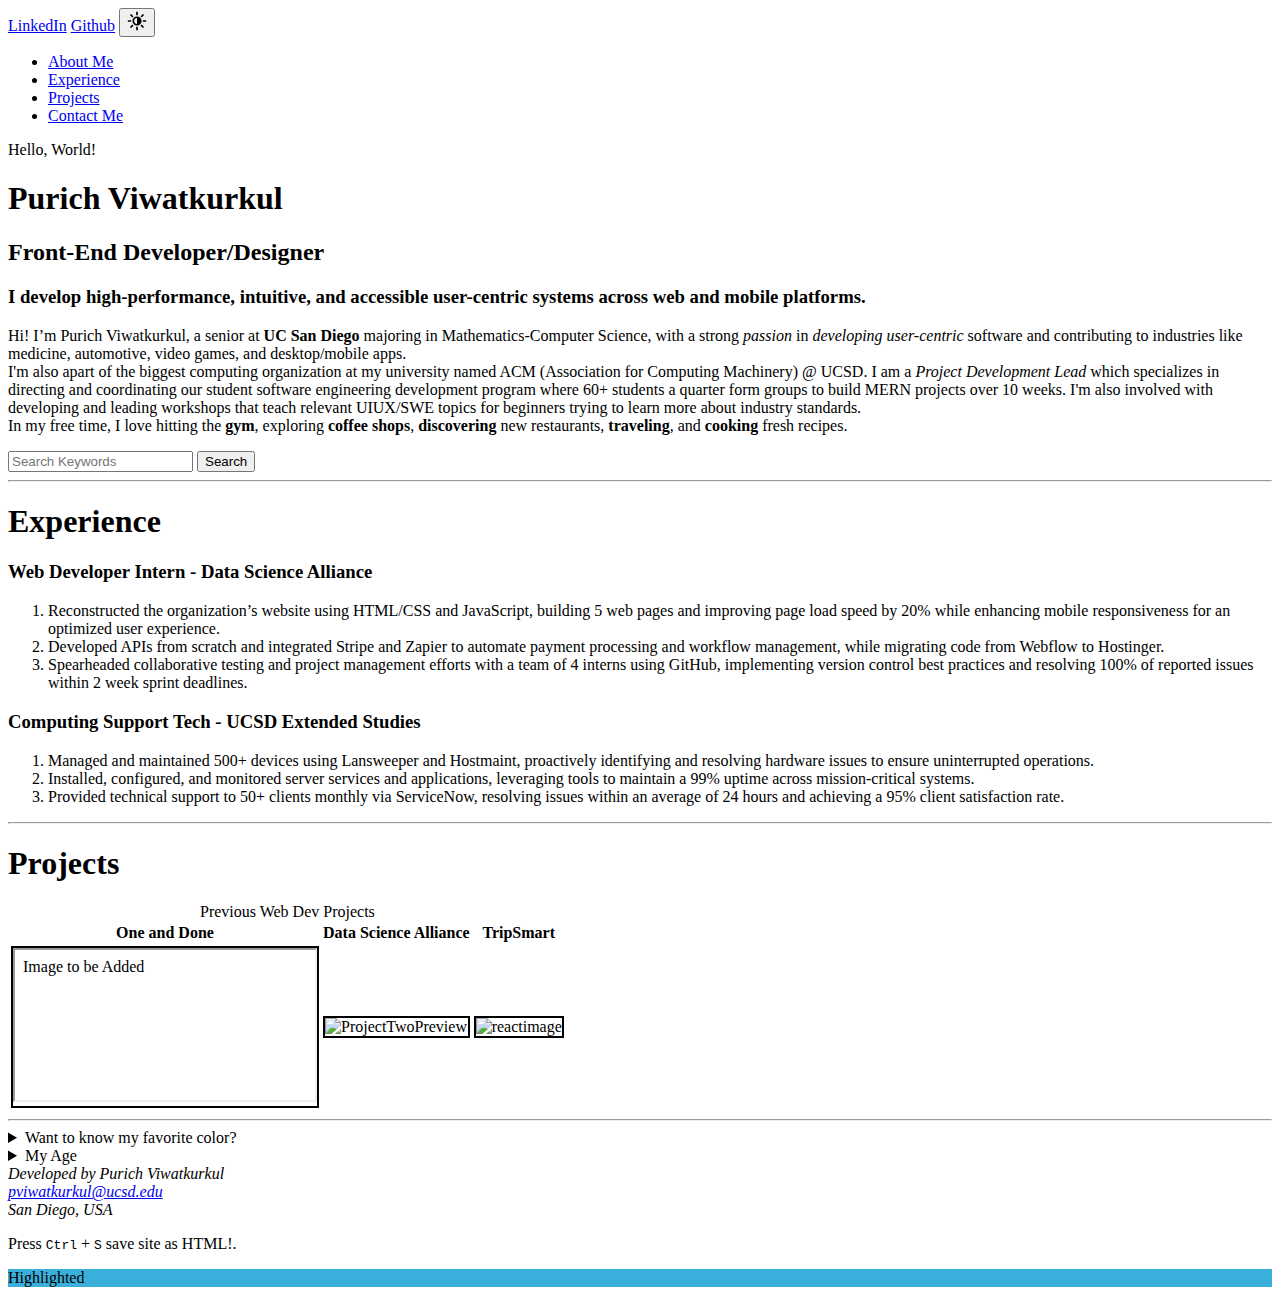
==== index.html @ abc1ef00 "Final Touches" ====
<!DOCTYPE html>
<html lang="en">
<head>
    <meta charset="UTF-8">
    <meta name="viewport" content="width=device-width, initial-scale=1.0">
    <meta name="description" content="Personal Portfolio Website">
    <meta name="keywords" content="Portfolio,HTML,CSS,JavaScript,UI,UX,Developer, Web">
    <title>Purich's Portfolio</title>
    <link rel="preconnect" href="https://fonts.googleapis.com">
    <link rel="preconnect" href="https://fonts.gstatic.com" crossorigin>
    <link href="https://fonts.googleapis.com/css2?family=Space+Grotesk:wght@300..700&display=swap" rel="stylesheet">
    <style>
        #projectOne,#projectTwo,#projectThree{
            border-color:black; 
            border-style:solid; 
            border-width:2px;
        }

        highlighter-text{
            display: block;
            font-size: 1rem;
        }

        highlighter-text[highlighter-color="yellow"]{
            background-color: #FFFF00; 
        }

        highlighter-text[highlighter-color="pink"]{
            background-color: #ff1493; 
        }

        highlighter-text[highlighter-color="blue"]{
            background-color: #3aafdc; 
        }
    </style>

    <script>
    class HelloWorld extends HTMLElement {
        constructor() {
        super();
        this.attachShadow({ mode: "open" }); // Attach shadow DOM
        this.shadowRoot.innerHTML = `<p>Hello, World!</p>`; // Set inner HTML
        }
    }

    customElements.define("hello-world", HelloWorld);
    </script>

</head>
<body>
    <nav>
        <span>
            <a href="https://www.linkedin.com/in/purich-viwatkurkul/">LinkedIn</a>
        </span>
        <span>
            <a href="https://github.com/pviwatkurkul">Github</a>
        </span>
        <span>
            <button>
                <span>
                    <svg xmlns="http://www.w3.org/2000/svg" width="20" height="20" viewBox="0 0 512 512"><path fill="currentColor" fill-rule="evenodd" d="M277.333 405.333v85.333h-42.667v-85.333zm99.346-58.824l60.34 60.34l-30.17 30.17l-60.34-60.34zm-241.359 0l30.17 30.17l-60.34 60.34l-30.17-30.17zM256 139.353c64.422 0 116.647 52.224 116.647 116.647c0 64.422-52.225 116.647-116.647 116.647A116.427 116.427 0 0 1 139.352 256c0-64.423 52.225-116.647 116.648-116.647m0 42.666c-40.859 0-73.981 33.123-73.981 74.062a73.76 73.76 0 0 0 21.603 52.296c13.867 13.867 32.685 21.64 52.378 21.603zm234.666 52.647v42.667h-85.333v-42.667zm-384 0v42.667H21.333v-42.667zM105.15 74.98l60.34 60.34l-30.17 30.17l-60.34-60.34zm301.7 0l30.169 30.17l-60.34 60.34l-30.17-30.17zM277.332 21.333v85.333h-42.667V21.333z"/></svg>
                </span>
            </button>
        </span>
    </nav>
    <aside>
        <ul>
            <li><a href="#about-me">About Me</a></li>
            <li><a href="#experience">Experience</a></li>
            <li><a href="#projects">Projects</a></li>
            <li><a href="contact.html">Contact Me</a></li>

        </ul>
    </aside>
    <header id="about-me">
        <hello-world></hello-world>

        <h1> Purich Viwatkurkul
        </h1>
        <h2>
            Front-End Developer/Designer
        </h2>
        <h3>
            I develop high-performance, intuitive, and accessible user-centric systems across web and mobile platforms.
        </h3>
        <section>
            <p>
                Hi! I’m Purich Viwatkurkul, a senior at <strong>UC San Diego</strong> majoring in Mathematics-Computer Science, with a strong <i>passion</i> in <em>developing user-centric </em>software and contributing to industries like medicine, automotive, video games, and desktop/mobile apps. 
                <br>
                I'm also apart of the biggest computing organization at my university named <abbr>ACM</abbr> (Association for Computing Machinery) @ UCSD. I am a <dfn> Project Development Lead </dfn> which specializes in directing and coordinating our student software engineering development program where 60+ students a quarter form groups to build MERN projects over 10 weeks. I'm also involved with developing and leading workshops that teach relevant UIUX/SWE topics for beginners trying to learn more about industry standards. 
                <br>
                In my free time, I love hitting the <b>gym</b>, exploring <b>coffee shops</b>, <b>discovering</b> new restaurants, <b>traveling</b>, and <b>cooking</b> fresh recipes.
            <p>
        </section>
    
          <search>
            <form>
                <input type="search" id="search" name="search" placeholder="Search Keywords">
                <button type="submit">Search</button>
            </form>
        </search>
    </header>

    <hr>

    <main id="experience">
        <h1>Experience</h1>
        <div id="experience-one">

            <template>
                <h2>Title Placeholder</h2>
                <p>Description</p>
            </template>

            <h3>Web Developer Intern - Data Science Alliance</h3>
            <ol>
                <li>
                    Reconstructed the organization’s website using HTML/CSS and JavaScript, building 5 web pages and improving page load speed by 20% while enhancing mobile responsiveness for an optimized user experience.
                </li>
                <li>
                    Developed APIs from scratch and integrated Stripe and Zapier to automate payment processing and workflow
                    management, while migrating code from Webflow to Hostinger.
                </li>
                <li>
                    Spearheaded collaborative testing and project management efforts with a team of 4 interns using GitHub,
                    implementing version control best practices and resolving 100% of reported issues within 2 week sprint deadlines.
                </li>
            </ol>
        </div>
        <div id="experience-two">
            <h3>Computing Support Tech - UCSD Extended Studies</h3>
            <ol>
                <li>
                    Managed and maintained 500+ devices using Lansweeper and Hostmaint, proactively identifying and resolving hardware issues to ensure uninterrupted operations.
                </li>
                <li>
                    Installed, configured, and monitored server services and applications, leveraging tools to maintain a 99% uptime across mission-critical systems.
                </li>
                <li>
                    Provided technical support to 50+ clients monthly via ServiceNow, resolving issues within an average of 24 hours and achieving a 95% client satisfaction rate.
                </li>
            </ol>
        </div>
    </main>
    <hr>

    <div id="projects">
        <h1>Projects</h1>
        <table>
            <caption>Previous Web Dev Projects</caption>
            <colgroup>
                <col/>
                <col/>
                <col/>
            </colgroup>
            <tr>
                <th scope="col">
                    One and Done
                </th>
                <th  scope="col">
                    Data Science Alliance
                </th >
                <th  scope="col">
                    TripSmart
                </th>
            </tr>
            <tr>
                <td>
                    <div id="projectOne">
                        <iframe srcdoc="Image to be Added" title="projectoneanddone">
                        </iframe>

                    </div>
                </td>
                <td>
                    <div id="projectTwo">
                        <img src="assets/dsa.png" alt="ProjectTwoPreview"/>
                    </div>
                </td>
                <td>
                    <div id="projectThree" >
                        <picture>
                            <source srcset="assets/tripsmart.png" media="(orientation: landscape)" />
                            <img src="assets/tripsmart.png" alt="reactimage" />
                          </picture>        
                    </div>                   
                </td>
            </tr>
        </table>
    </div>

    <hr>

    <footer>
        <details>
            <summary>
                Want to know my favorite color?
            </summary>
            <pre>Red!   Specifically Apple Red</pre>
        </details>

        <details>
            <summary>
                My Age
            </summary>
            <code>x - 5 = 16</code>
        </details>

        <address>
            Developed by Purich Viwatkurkul<br> 
            <a href="mailto:pviwatkurkul@ucsd.edu">pviwatkurkul@ucsd.edu</a> <br>
            San Diego, USA
        </address>

        <p>Press <kbd>Ctrl</kbd> + <kbd>S</kbd> save site as HTML!.</p>
    </footer>
    <highlighter-text highlighter-color="blue">Highlighted</highlighter-text> 
    <noscript>
        Highlighted Text
    </noscript>
</body>
</html>
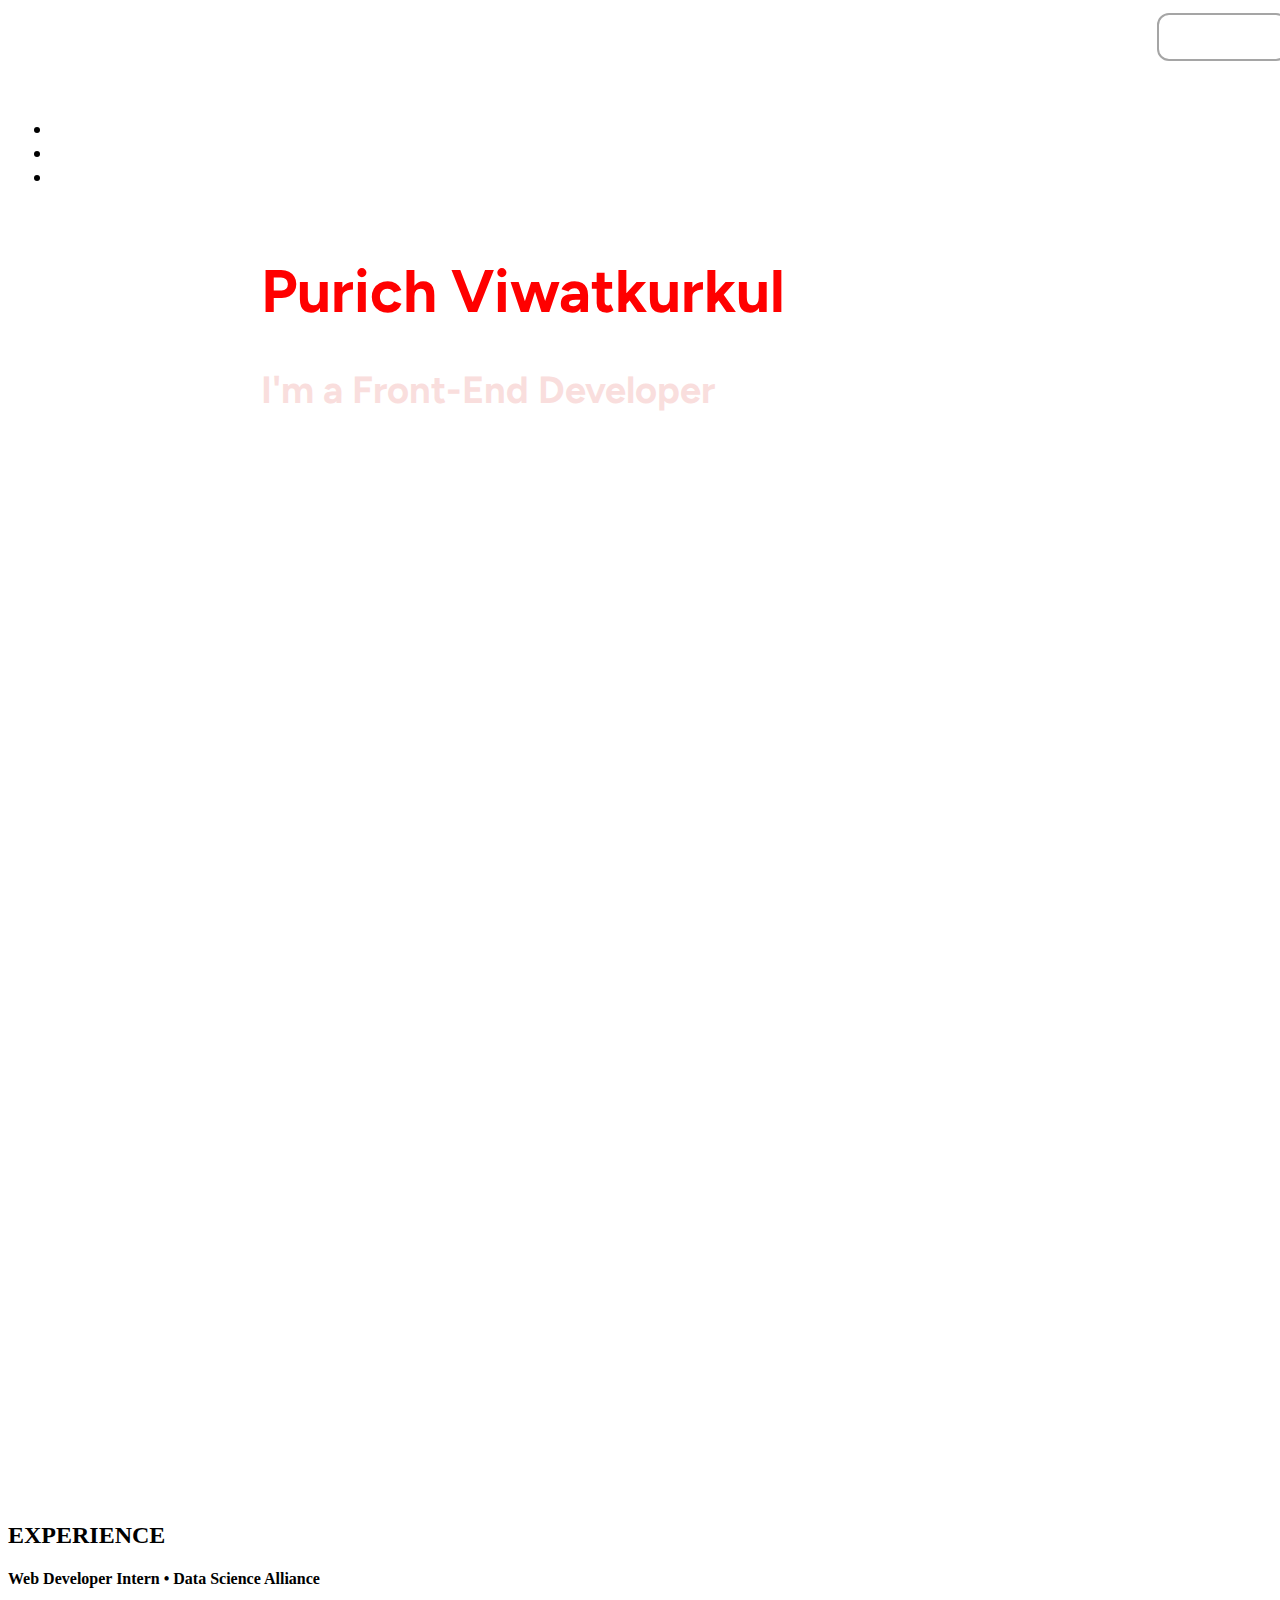
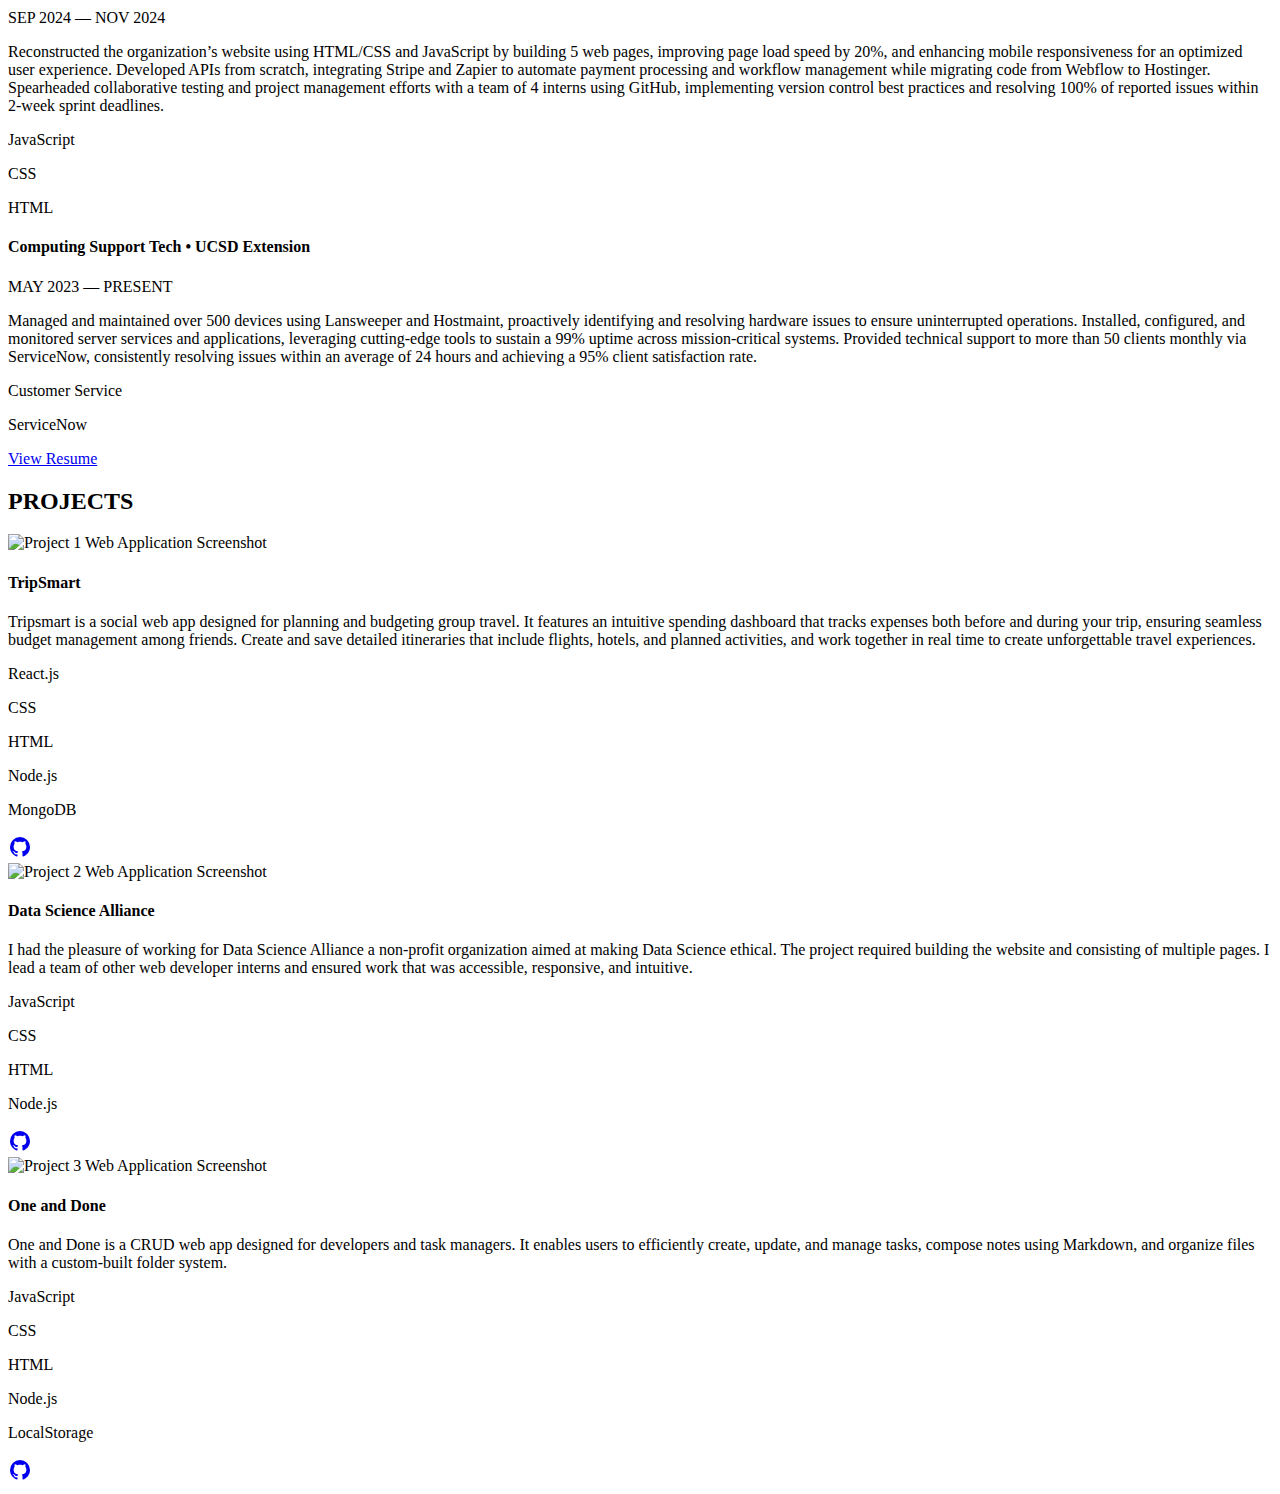
==== commit 0ae952fc: "Contact From Part 1" ====
--- a/index.html
+++ b/index.html
@@ -9,214 +9,225 @@
     <link rel="preconnect" href="https://fonts.googleapis.com">
     <link rel="preconnect" href="https://fonts.gstatic.com" crossorigin>
     <link href="https://fonts.googleapis.com/css2?family=Space+Grotesk:wght@300..700&display=swap" rel="stylesheet">
+    <link href="https://fonts.googleapis.com/css2?family=Figtree:ital,wght@0,300..900;1,300..900&display=swap" rel="stylesheet">
+    <link rel="stylesheet" href="./styles/vars.css">
+    <link rel="stylesheet" href="./styles/index.css">
+    <link rel="stylesheet" href="./styles/about.css">
+    <link rel="stylesheet" href="./styles/projects.css">
+    <link rel="stylesheet" href="./styles/experience.css">
+
+
     <style>
         #projectOne,#projectTwo,#projectThree{
             border-color:black; 
             border-style:solid; 
             border-width:2px;
         }
-
-        highlighter-text{
-            display: block;
-            font-size: 1rem;
-        }
-
-        highlighter-text[highlighter-color="yellow"]{
-            background-color: #FFFF00; 
-        }
-
-        highlighter-text[highlighter-color="pink"]{
-            background-color: #ff1493; 
-        }
-
-        highlighter-text[highlighter-color="blue"]{
-            background-color: #3aafdc; 
-        }
     </style>
-
-    <script>
-    class HelloWorld extends HTMLElement {
-        constructor() {
-        super();
-        this.attachShadow({ mode: "open" }); // Attach shadow DOM
-        this.shadowRoot.innerHTML = `<p>Hello, World!</p>`; // Set inner HTML
-        }
-    }
-
-    customElements.define("hello-world", HelloWorld);
-    </script>
 
 </head>
 <body>
     <nav>
-        <span>
-            <a href="https://www.linkedin.com/in/purich-viwatkurkul/">LinkedIn</a>
-        </span>
-        <span>
-            <a href="https://github.com/pviwatkurkul">Github</a>
-        </span>
-        <span>
-            <button>
-                <span>
-                    <svg xmlns="http://www.w3.org/2000/svg" width="20" height="20" viewBox="0 0 512 512"><path fill="currentColor" fill-rule="evenodd" d="M277.333 405.333v85.333h-42.667v-85.333zm99.346-58.824l60.34 60.34l-30.17 30.17l-60.34-60.34zm-241.359 0l30.17 30.17l-60.34 60.34l-30.17-30.17zM256 139.353c64.422 0 116.647 52.224 116.647 116.647c0 64.422-52.225 116.647-116.647 116.647A116.427 116.427 0 0 1 139.352 256c0-64.423 52.225-116.647 116.648-116.647m0 42.666c-40.859 0-73.981 33.123-73.981 74.062a73.76 73.76 0 0 0 21.603 52.296c13.867 13.867 32.685 21.64 52.378 21.603zm234.666 52.647v42.667h-85.333v-42.667zm-384 0v42.667H21.333v-42.667zM105.15 74.98l60.34 60.34l-30.17 30.17l-60.34-60.34zm301.7 0l30.169 30.17l-60.34 60.34l-30.17-30.17zM277.332 21.333v85.333h-42.667V21.333z"/></svg>
-                </span>
-            </button>
-        </span>
+            <a href="https://www.linkedin.com/in/purich-viwatkurkul/">
+                <svg role="img" id="linkedIn" xmlns="http://www.w3.org/2000/svg" width="24" height="24" viewBox="0 0 24 24">
+                    <title>LinkedIn Logo Hyperlink</title>
+                    <path fill="currentColor" d="M19 3a2 2 0 0 1 2 2v14a2 2 0 0 1-2 2H5a2 2 0 0 1-2-2V5a2 2 0 0 1 2-2zm-.5 15.5v-5.3a3.26 3.26 0 0 0-3.26-3.26c-.85 0-1.84.52-2.32 1.3v-1.11h-2.79v8.37h2.79v-4.93c0-.77.62-1.4 1.39-1.4a1.4 1.4 0 0 1 1.4 1.4v4.93zM6.88 8.56a1.68 1.68 0 0 0 1.68-1.68c0-.93-.75-1.69-1.68-1.69a1.69 1.69 0 0 0-1.69 1.69c0 .93.76 1.68 1.69 1.68m1.39 9.94v-8.37H5.5v8.37z"/>
+                </svg>
+            </a>
+            <a href="https://github.com/pviwatkurkul">
+                <svg role="img" id="github" xmlns="http://www.w3.org/2000/svg" width="24" height="24" viewBox="0 0 24 24">
+                    <title>Github Logo Hyperlink</title>
+                    <path fill="currentColor" d="M12 2A10 10 0 0 0 2 12c0 4.42 2.87 8.17 6.84 9.5c.5.08.66-.23.66-.5v-1.69c-2.77.6-3.36-1.34-3.36-1.34c-.46-1.16-1.11-1.47-1.11-1.47c-.91-.62.07-.6.07-.6c1 .07 1.53 1.03 1.53 1.03c.87 1.52 2.34 1.07 2.91.83c.09-.65.35-1.09.63-1.34c-2.22-.25-4.55-1.11-4.55-4.92c0-1.11.38-2 1.03-2.71c-.1-.25-.45-1.29.1-2.64c0 0 .84-.27 2.75 1.02c.79-.22 1.65-.33 2.5-.33s1.71.11 2.5.33c1.91-1.29 2.75-1.02 2.75-1.02c.55 1.35.2 2.39.1 2.64c.65.71 1.03 1.6 1.03 2.71c0 3.82-2.34 4.66-4.57 4.91c.36.31.69.92.69 1.85V21c0 .27.16.59.67.5C19.14 20.16 22 16.42 22 12A10 10 0 0 0 12 2"/></svg>
+            </a>
+            <a href="./contact.html">
+                <button id="contact-button">Contact Me</button>
+            </a>
     </nav>
-    <aside>
+    <aside class="navigation">
         <ul>
             <li><a href="#about-me">About Me</a></li>
             <li><a href="#experience">Experience</a></li>
             <li><a href="#projects">Projects</a></li>
-            <li><a href="contact.html">Contact Me</a></li>
-
         </ul>
     </aside>
     <header id="about-me">
-        <hello-world></hello-world>
-
-        <h1> Purich Viwatkurkul
+        <p>Hi, I'm &mdash; </p>
+        <h1>Purich Viwatkurkul
         </h1>
-        <h2>
-            Front-End Developer/Designer
-        </h2>
         <h3>
+            I'm a Front-End Developer
+        </h3>
+        <h4>
             I develop high-performance, intuitive, and accessible user-centric systems across web and mobile platforms.
-        </h3>
+        </h4>
+
         <section>
-            <p>
-                Hi! I’m Purich Viwatkurkul, a senior at <strong>UC San Diego</strong> majoring in Mathematics-Computer Science, with a strong <i>passion</i> in <em>developing user-centric </em>software and contributing to industries like medicine, automotive, video games, and desktop/mobile apps. 
-                <br>
-                I'm also apart of the biggest computing organization at my university named <abbr>ACM</abbr> (Association for Computing Machinery) @ UCSD. I am a <dfn> Project Development Lead </dfn> which specializes in directing and coordinating our student software engineering development program where 60+ students a quarter form groups to build MERN projects over 10 weeks. I'm also involved with developing and leading workshops that teach relevant UIUX/SWE topics for beginners trying to learn more about industry standards. 
-                <br>
-                In my free time, I love hitting the <b>gym</b>, exploring <b>coffee shops</b>, <b>discovering</b> new restaurants, <b>traveling</b>, and <b>cooking</b> fresh recipes.
-            <p>
+            <h2>ABOUT ME</h2>
+            <p>
+                Hi! I’m Purich Viwatkurkul, a senior at <strong>UC San Diego</strong> majoring in Mathematics-Computer Science, with a strong passion in developing user-centric software and contributing to industries like medicine, automotive, video games, and desktop/mobile apps. Currently, I'm looking for entry-level and new graduate front-end software development positions.
+            </p>
+            <br>
+            <p>
+                I'm also apart of the biggest computing organization at my university named <abbr>ACM</abbr> (Association for Computing Machinery) @ UCSD. I am a <b>Project Development Lead </b> which specializes in directing and coordinating our student software engineering development program where 60+ students a quarter form groups to build <b>MERN</b> projects over 10 weeks. I'm also involved with developing and leading workshops that teach relevant UI/UX and SWE topics for beginners trying to learn more about industry standards. 
+            </p>
+            <br>
+            <p>
+                In my free time, I love hitting the gym, exploring coffee shops, discovering new foods, traveling, and cooking fresh recipes.
+            </p>
         </section>
     
-          <search>
-            <form>
-                <input type="search" id="search" name="search" placeholder="Search Keywords">
-                <button type="submit">Search</button>
-            </form>
-        </search>
     </header>
 
-    <hr>
-
     <main id="experience">
-        <h1>Experience</h1>
+        <h2>EXPERIENCE</h2>
         <div id="experience-one">
-
-            <template>
-                <h2>Title Placeholder</h2>
-                <p>Description</p>
-            </template>
-
-            <h3>Web Developer Intern - Data Science Alliance</h3>
-            <ol>
-                <li>
-                    Reconstructed the organization’s website using HTML/CSS and JavaScript, building 5 web pages and improving page load speed by 20% while enhancing mobile responsiveness for an optimized user experience.
-                </li>
-                <li>
-                    Developed APIs from scratch and integrated Stripe and Zapier to automate payment processing and workflow
-                    management, while migrating code from Webflow to Hostinger.
-                </li>
-                <li>
-                    Spearheaded collaborative testing and project management efforts with a team of 4 interns using GitHub,
-                    implementing version control best practices and resolving 100% of reported issues within 2 week sprint deadlines.
-                </li>
-            </ol>
+            <div class="jobHeader">
+                <h4>Web Developer Intern &#x2022; Data Science Alliance</h4>
+                <p>SEP 2024 &mdash; NOV 2024</p>
+            </div>
+            <p>
+                Reconstructed the organization’s website using HTML/CSS and JavaScript by building 5 web pages, improving page load speed by 20%, and enhancing mobile responsiveness for an optimized user experience. Developed APIs from scratch, integrating Stripe and Zapier to automate payment processing and workflow management while migrating code from Webflow to Hostinger. Spearheaded collaborative testing and project management efforts with a team of 4 interns using GitHub, implementing version control best practices and resolving 100% of reported issues within 2-week sprint deadlines.
+            </p>
+            <div class="toolTags">
+                <p class="tag" id="tag-one">
+                    JavaScript
+                </p>
+                <p class="tag" id="tag-two">
+                    CSS
+                </p>
+                <p class="tag" id="tag-three">
+                    HTML
+                </p>
+            </div>
         </div>
         <div id="experience-two">
-            <h3>Computing Support Tech - UCSD Extended Studies</h3>
-            <ol>
-                <li>
-                    Managed and maintained 500+ devices using Lansweeper and Hostmaint, proactively identifying and resolving hardware issues to ensure uninterrupted operations.
-                </li>
-                <li>
-                    Installed, configured, and monitored server services and applications, leveraging tools to maintain a 99% uptime across mission-critical systems.
-                </li>
-                <li>
-                    Provided technical support to 50+ clients monthly via ServiceNow, resolving issues within an average of 24 hours and achieving a 95% client satisfaction rate.
-                </li>
-            </ol>
+            <div class="jobHeader">
+                <h4>Computing Support Tech &#x2022; UCSD Extension</h4>
+                <p>MAY 2023 &mdash; PRESENT</p>
+            </div>
+            <p>
+                Managed and maintained over 500 devices using Lansweeper and Hostmaint, proactively identifying and resolving hardware issues to ensure uninterrupted operations. Installed, configured, and monitored server services and applications, leveraging cutting-edge tools to sustain a 99% uptime across mission-critical systems. Provided technical support to more than 50 clients monthly via ServiceNow, consistently resolving issues within an average of 24 hours and achieving a 95% client satisfaction rate.
+            </p>
+            <div class="toolTags">
+                <p class="tag" id="tag-one">
+                    Customer Service
+                </p>
+                <p class="tag" id="tag-two">
+                    ServiceNow
+                </p>
+            </div>
         </div>
+        <a id="resume" href="./assets/Resume.pdf">
+            View Resume
+        </a>
     </main>
-    <hr>
 
     <div id="projects">
-        <h1>Projects</h1>
-        <table>
-            <caption>Previous Web Dev Projects</caption>
-            <colgroup>
-                <col/>
-                <col/>
-                <col/>
-            </colgroup>
-            <tr>
-                <th scope="col">
-                    One and Done
-                </th>
-                <th  scope="col">
-                    Data Science Alliance
-                </th >
-                <th  scope="col">
-                    TripSmart
-                </th>
-            </tr>
-            <tr>
-                <td>
-                    <div id="projectOne">
-                        <iframe srcdoc="Image to be Added" title="projectoneanddone">
-                        </iframe>
-
-                    </div>
-                </td>
-                <td>
-                    <div id="projectTwo">
-                        <img src="assets/dsa.png" alt="ProjectTwoPreview"/>
-                    </div>
-                </td>
-                <td>
-                    <div id="projectThree" >
-                        <picture>
-                            <source srcset="assets/tripsmart.png" media="(orientation: landscape)" />
-                            <img src="assets/tripsmart.png" alt="reactimage" />
-                          </picture>        
-                    </div>                   
-                </td>
-            </tr>
-        </table>
+        <h2>PROJECTS</h2>
+        <div class="projectContainer">
+            <div id="project-one">
+                <picture>
+                    <source srcset="./assets/tripsmart.png"/>
+                    <img src="./assets/tripsmart.png" alt="Project 1 Web Application Screenshot" width="100%" height="200"/>
+                </picture>       
+                <h4>
+                TripSmart
+                </h4>
+                <p>
+                    Tripsmart is a social web app designed for planning and budgeting group travel. It features an intuitive spending dashboard that tracks expenses both before and during your trip, ensuring seamless budget management among friends. Create and save detailed itineraries that include flights, hotels, and planned activities, and work together in real time to create unforgettable travel experiences.
+                </p>
+                <div class="projectTags">
+                    <p class="tag" id="tag-one">
+                        React.js
+                    </p>
+                    <p class="tag" id="tag-two">
+                        CSS
+                    </p>
+                    <p class="tag" id="tag-three">
+                        HTML
+                    </p>
+                    <p class="tag" id="tag-fourth">
+                        Node.js
+                    </p>
+                    <p class="tag" id="tag-fifth">
+                        MongoDB
+                    </p>
+                    <a class="githubProject" href="https://github.com/pviwatkurkul/tripsmart">
+                        <svg class="githubHyperLink" role="img" xmlns="http://www.w3.org/2000/svg" width="24" height="24" viewBox="0 0 24 24">
+                            <title>Github Logo Hyperlink</title>
+                            <path fill="currentColor" d="M12 2A10 10 0 0 0 2 12c0 4.42 2.87 8.17 6.84 9.5c.5.08.66-.23.66-.5v-1.69c-2.77.6-3.36-1.34-3.36-1.34c-.46-1.16-1.11-1.47-1.11-1.47c-.91-.62.07-.6.07-.6c1 .07 1.53 1.03 1.53 1.03c.87 1.52 2.34 1.07 2.91.83c.09-.65.35-1.09.63-1.34c-2.22-.25-4.55-1.11-4.55-4.92c0-1.11.38-2 1.03-2.71c-.1-.25-.45-1.29.1-2.64c0 0 .84-.27 2.75 1.02c.79-.22 1.65-.33 2.5-.33s1.71.11 2.5.33c1.91-1.29 2.75-1.02 2.75-1.02c.55 1.35.2 2.39.1 2.64c.65.71 1.03 1.6 1.03 2.71c0 3.82-2.34 4.66-4.57 4.91c.36.31.69.92.69 1.85V21c0 .27.16.59.67.5C19.14 20.16 22 16.42 22 12A10 10 0 0 0 12 2"/></svg>
+                    </a>
+                </div>
+            </div>
+            <div id="project-two">
+                <picture>
+                    <source srcset="./assets/dsa.png"/>
+                    <img src="./assets/dsa.png" alt="Project 2 Web Application Screenshot" width="100%" height="200"/>
+                </picture>       
+                <h4>
+                Data Science Alliance
+                </h4>
+                <p>
+                    I had the pleasure of working for Data Science Alliance a non-profit organization aimed at making Data Science ethical. The project required building the website and consisting of multiple pages. I lead a team of other web developer interns and ensured work that was accessible, responsive, and intuitive. 
+                </p>
+                <div class="projectTags">
+                    <p class="tag" id="tag-one">
+                        JavaScript
+                    </p>
+                    <p class="tag" id="tag-two">
+                        CSS
+                    </p>
+                    <p class="tag" id="tag-three">
+                        HTML
+                    </p>
+                    <p class="tag" id="tag-fourth">
+                        Node.js
+                    </p>
+                    <a class="githubProject" href="https://github.com/pviwatkurkul/DSA-Alliance-Page-Rebuild">
+                        <svg class="githubHyperLink" role="img" xmlns="http://www.w3.org/2000/svg" width="24" height="24" viewBox="0 0 24 24">
+                            <title>Github Logo Hyperlink</title>
+                            <path fill="currentColor" d="M12 2A10 10 0 0 0 2 12c0 4.42 2.87 8.17 6.84 9.5c.5.08.66-.23.66-.5v-1.69c-2.77.6-3.36-1.34-3.36-1.34c-.46-1.16-1.11-1.47-1.11-1.47c-.91-.62.07-.6.07-.6c1 .07 1.53 1.03 1.53 1.03c.87 1.52 2.34 1.07 2.91.83c.09-.65.35-1.09.63-1.34c-2.22-.25-4.55-1.11-4.55-4.92c0-1.11.38-2 1.03-2.71c-.1-.25-.45-1.29.1-2.64c0 0 .84-.27 2.75 1.02c.79-.22 1.65-.33 2.5-.33s1.71.11 2.5.33c1.91-1.29 2.75-1.02 2.75-1.02c.55 1.35.2 2.39.1 2.64c.65.71 1.03 1.6 1.03 2.71c0 3.82-2.34 4.66-4.57 4.91c.36.31.69.92.69 1.85V21c0 .27.16.59.67.5C19.14 20.16 22 16.42 22 12A10 10 0 0 0 12 2"/></svg>
+                    </a>
+                </div>
+            </div>
+            <div id="project-three">
+                <picture>
+                    <source srcset="./assets/onedone.png"/>
+                    <img src="./assets/onedone.png" alt="Project 3 Web Application Screenshot" width="100%" height="200"/>
+                </picture>       
+                <h4>
+                One and Done
+                </h4>
+                <p>
+                    One and Done is a CRUD web app designed for developers and task managers. It enables users to efficiently create, update, and manage tasks, compose notes using Markdown, and organize files with a custom-built folder system.
+                </p>
+                <div class="projectTags">
+                    <p class="tag" id="tag-one">
+                        JavaScript
+                    </p>
+                    <p class="tag" id="tag-two">
+                        CSS
+                    </p>
+                    <p class="tag" id="tag-three">
+                        HTML
+                    </p>
+                    <p class="tag" id="tag-fourth">
+                        Node.js
+                    </p >
+                    <p class="tag" id="tag-fourth">
+                        LocalStorage
+                    </p >
+                    <a class="githubProject" class="githubProject" href="https://github.com/pviwatkurkul/One-and-Done">
+                        <svg class="githubHyperLink" role="img" xmlns="http://www.w3.org/2000/svg" width="24" height="24" viewBox="0 0 24 24">
+                            <title>Github Logo Hyperlink</title>
+                            <path fill="currentColor" d="M12 2A10 10 0 0 0 2 12c0 4.42 2.87 8.17 6.84 9.5c.5.08.66-.23.66-.5v-1.69c-2.77.6-3.36-1.34-3.36-1.34c-.46-1.16-1.11-1.47-1.11-1.47c-.91-.62.07-.6.07-.6c1 .07 1.53 1.03 1.53 1.03c.87 1.52 2.34 1.07 2.91.83c.09-.65.35-1.09.63-1.34c-2.22-.25-4.55-1.11-4.55-4.92c0-1.11.38-2 1.03-2.71c-.1-.25-.45-1.29.1-2.64c0 0 .84-.27 2.75 1.02c.79-.22 1.65-.33 2.5-.33s1.71.11 2.5.33c1.91-1.29 2.75-1.02 2.75-1.02c.55 1.35.2 2.39.1 2.64c.65.71 1.03 1.6 1.03 2.71c0 3.82-2.34 4.66-4.57 4.91c.36.31.69.92.69 1.85V21c0 .27.16.59.67.5C19.14 20.16 22 16.42 22 12A10 10 0 0 0 12 2"/></svg>
+                    </a>
+                </div>
+            </div>
+
+        </div>
     </div>
 
-    <hr>
-
-    <footer>
-        <details>
-            <summary>
-                Want to know my favorite color?
-            </summary>
-            <pre>Red!   Specifically Apple Red</pre>
-        </details>
-
-        <details>
-            <summary>
-                My Age
-            </summary>
-            <code>x - 5 = 16</code>
-        </details>
-
-        <address>
-            Developed by Purich Viwatkurkul<br> 
-            <a href="mailto:pviwatkurkul@ucsd.edu">pviwatkurkul@ucsd.edu</a> <br>
-            San Diego, USA
-        </address>
-
-        <p>Press <kbd>Ctrl</kbd> + <kbd>S</kbd> save site as HTML!.</p>
-    </footer>
-    <highlighter-text highlighter-color="blue">Highlighted</highlighter-text> 
-    <noscript>
-        Highlighted Text
-    </noscript>
+
 </body>
 </html>--- a/styles/about.css
+++ b/styles/about.css
@@ -0,0 +1,316 @@
+
+@media only screen and (min-width:320px){
+    nav{
+        width:100dvw;
+        display:flex;
+        justify-content: flex-end;
+        gap:12px;
+        align-items:center;
+        margin-top:1%;
+        margin-bottom:20px;
+        padding-right:2%;
+    }
+
+    #linkedIn,#github{
+        color:var(--frostwhite,white);
+        display:block;
+        transition: all .2s ease-in-out; 
+    }
+
+
+    #linkedIn:hover{
+        transform: scale(1.2);
+    }
+
+    #github:hover{
+        transform: scale(1.2);
+    }
+
+    #contact-button{
+        color:var(--frostwhite,white);
+        background:none;
+        font-family:"Figtree", serif;
+        font-size:0.75rem;/*12px*/
+        font-weight:600;
+        border-radius:8px;
+        /*color-mix*/
+        border:1px solid color-mix(in srgb, #9e9e9e, #ababab 50%);
+        padding:4px;
+        cursor:pointer;
+        transition: all .2s ease-in-out; 
+    }
+
+    #contact-button:hover{
+        transform: scale(1.1);
+        border-color:var(--white);
+    }
+    .navigation{
+        display:none;
+    }
+
+    /* Extra Credit */
+    #about-me {
+        font-family:"Figtree", serif;
+        margin:0 10%;
+        margin-bottom:100px;
+        & h1{
+            font-weight:700;
+            font-size:34px;
+            color:var(--redpink,red);
+            animation:500ms slide-in;
+            animation-timing-function: linear;
+            animation-iteration-count: 1;
+        }
+    }
+
+    #about-me p:nth-child(1){
+        font-size:1rem;
+        color:var(--frostwhite,white);
+        line-height:normal;
+        animation:400ms slide-in;
+        animation-timing-function: linear;
+        animation-iteration-count: 1;
+    }
+
+
+    #about-me > h3{
+        font-weight:700;
+        font-size:23px;
+        /*gamut color*/
+        color: color(display-p3 0.949 0.834 0.826 / 0.75);
+        animation:700ms slide-in;
+        animation-timing-function: linear;
+        animation-iteration-count: 1;
+    }
+    #about-me > h4{
+        font-weight:600;
+        font-size:19px;
+        line-height:normal;
+        margin-bottom:50px;
+        color:var(--frostwhite,white);
+        animation:700ms slide-in;
+        animation-timing-function: linear;
+        animation-iteration-count: 1;
+    }
+
+    @keyframes slide-in{
+        from{
+            transform:translateX(-100%);
+            opacity: 0;
+        }
+        
+        to{
+            transform:translateX(0%);
+            opacity: 1;
+
+        }
+    }
+  
+    section{
+        text-wrap:balance;
+    }
+    section > h2{
+        margin-bottom:20px;
+        font-size:1.75rem;
+        font-weight:700;
+        color:var(--frostwhite,white);
+    }
+
+    section p{
+        font-size:1rem;
+        color:var(--frostwhite,white);
+    }
+}
+
+@media only screen and (min-width:992px){
+    nav{
+        margin-top:1%;
+        margin-bottom:20px;
+        padding-right:2%;
+    }
+
+    #linkedIn,#github{
+        color:var(--frostwhite,white);
+        width:36px;
+        height:36px;
+        display:block;
+    }
+
+    #contact-button{
+        color:var(--frostwhite,white);
+        background:none;
+        font-family:"Figtree", serif;
+        font-size:1rem;
+        font-weight:600;
+        border-radius:12px;
+        border:2px solid color-mix(in srgb, #9e9e9e, #ababab 50%);
+        padding:8px;
+    }
+
+  
+    .navigation{
+        position:sticky;
+        left:0.5%;
+        top:15%;
+        display:block;
+        width:fit-content;
+    }
+
+    .navigation ul{
+        list-style:url('../assets/bullet-planet-small.svg');
+        font-size:18px;
+        font-family:"Figtree",serif;
+        font-weight:700;
+    }
+
+    .navigation ul li a{
+        color:var(--frostwhite,white);
+        text-decoration:none;
+    }
+
+    .navigation ul li:hover{
+        transition: all .2s ease-in-out; 
+    }
+
+    .navigation ul li:hover{
+        transform: scale(1.2);
+    }
+
+    #about-me p:nth-child(1){
+        font-size:1.25rem;
+        color:var(--frostwhite,white);
+        line-height:normal;
+    }
+
+    /* Extra Credit */
+    #about-me {
+        font-family:"Figtree", serif;
+        margin:0 15%;
+        margin-bottom:200px;
+        & h1{
+            font-weight:700;
+            font-size:3rem;
+            color:var(--redpink,red);
+        }
+    }
+ 
+    #about-me > h3{
+        font-weight:700;
+        font-size:1.75rem;
+        color: color(display-p3 0.949 0.834 0.826 / 0.75);
+    }
+    #about-me > h4{
+        font-weight:600;
+        font-size:1.5rem;
+        line-height:normal;
+        margin-bottom:100px;
+        color:var(--frostwhite,white);
+    }
+
+    section{
+        text-wrap:balance;
+    }
+    section > h2{
+        margin-bottom:40px;
+        font-size:38px;
+        font-weight:700;
+        color:var(--frostwhite,white);
+    }
+    section p{
+        font-size:18px;
+        color:var(--frostwhite,white);
+    }
+}
+
+@media only screen and (min-width:1200px){
+    nav{
+        margin-top:1%;
+        margin-bottom:20px;
+        padding-right:2%;
+    }
+
+    #linkedIn,#github{
+        color:var(--frostwhite,white);
+        width:48px;
+        height:48px;
+        display:block;
+    }
+
+    #contact-button{
+        color:var(--frostwhite,white);
+        background:none;
+        font-family:"Figtree", serif;
+        font-size:1.25rem;
+        font-weight:600;
+        border-radius:12px;
+        border:2px solid color-mix(in srgb, #9e9e9e, #ababab 50%);
+        padding:10px;
+    }
+
+  
+    .navigation{
+        position:sticky;
+        left:1%;
+        top:13%;
+        display:block;
+        width:fit-content;
+    }
+
+    .navigation ul{
+        list-style:url('../assets/bullet-planet-small.svg');
+        font-size:1.25rem;
+        font-family:"Figtree",serif;
+        font-weight:700;
+    }
+
+    .navigation ul li a{
+        color:var(--frostwhite,white);
+        text-decoration:none;
+    }
+
+    #about-me p:nth-child(1){
+        font-size:1.75rem;
+        color:var(--frostwhite,white);
+        line-height:normal;
+    }
+
+    /* Extra Credit */
+    #about-me {
+        font-family:"Figtree", serif;
+        margin:0 20%;
+        margin-bottom:300px;
+        & h1{
+            font-weight:700;
+            font-size:3.75rem;
+            color:var(--redpink,red);
+        }
+    }
+
+    #about-me > h3{
+        font-weight:700;
+        font-size:38px;
+        color: color(display-p3 0.949 0.834 0.826 / 0.75);
+    }
+    
+    #about-me > h4{
+        font-weight:600;
+        font-size:2rem;
+        line-height:normal;
+        margin-bottom:100px;
+        color:var(--frostwhite,white);
+    }
+
+    section{
+        text-wrap:balance;
+    }
+    section > h2{
+        margin-bottom:40px;
+        font-size:3rem;
+        font-weight:700;
+        color:var(--frostwhite,white);
+    }
+    section p{
+        font-size:1.25rem;
+        color:var(--frostwhite,white);
+    }
+}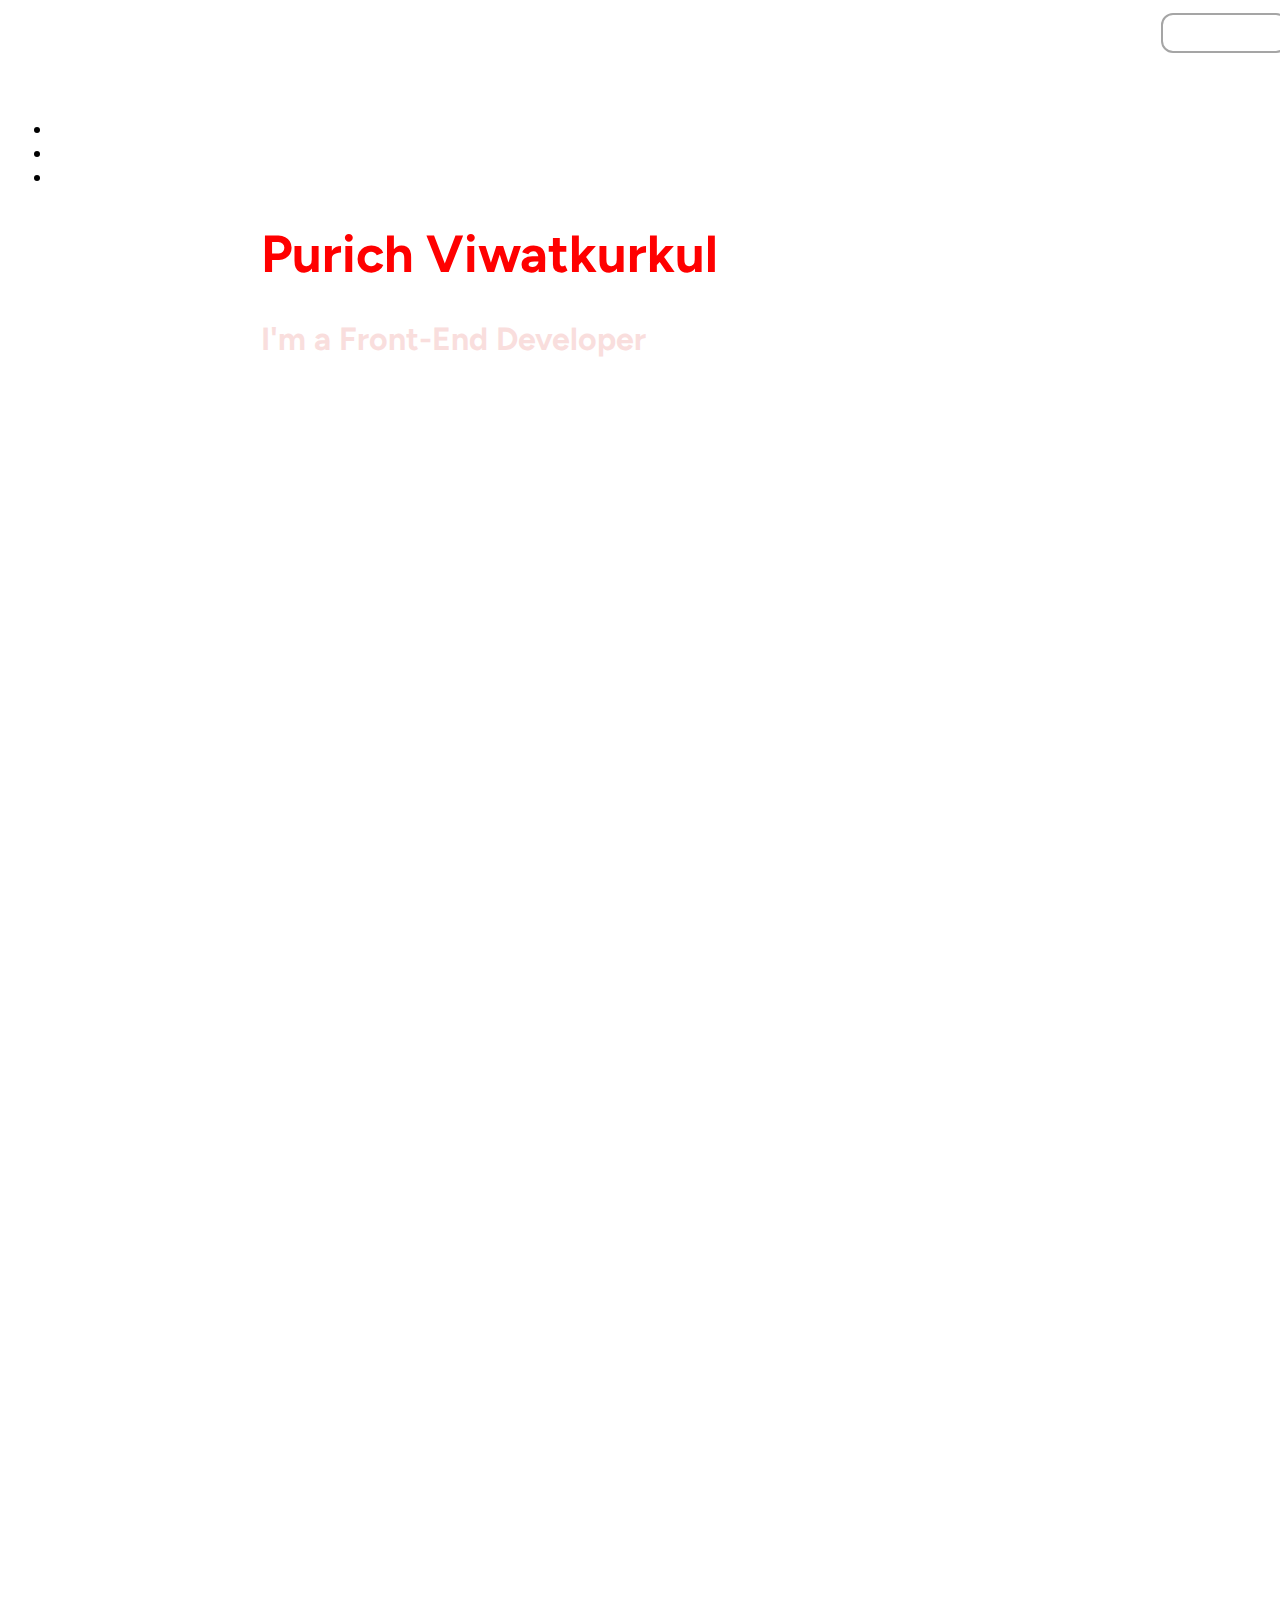
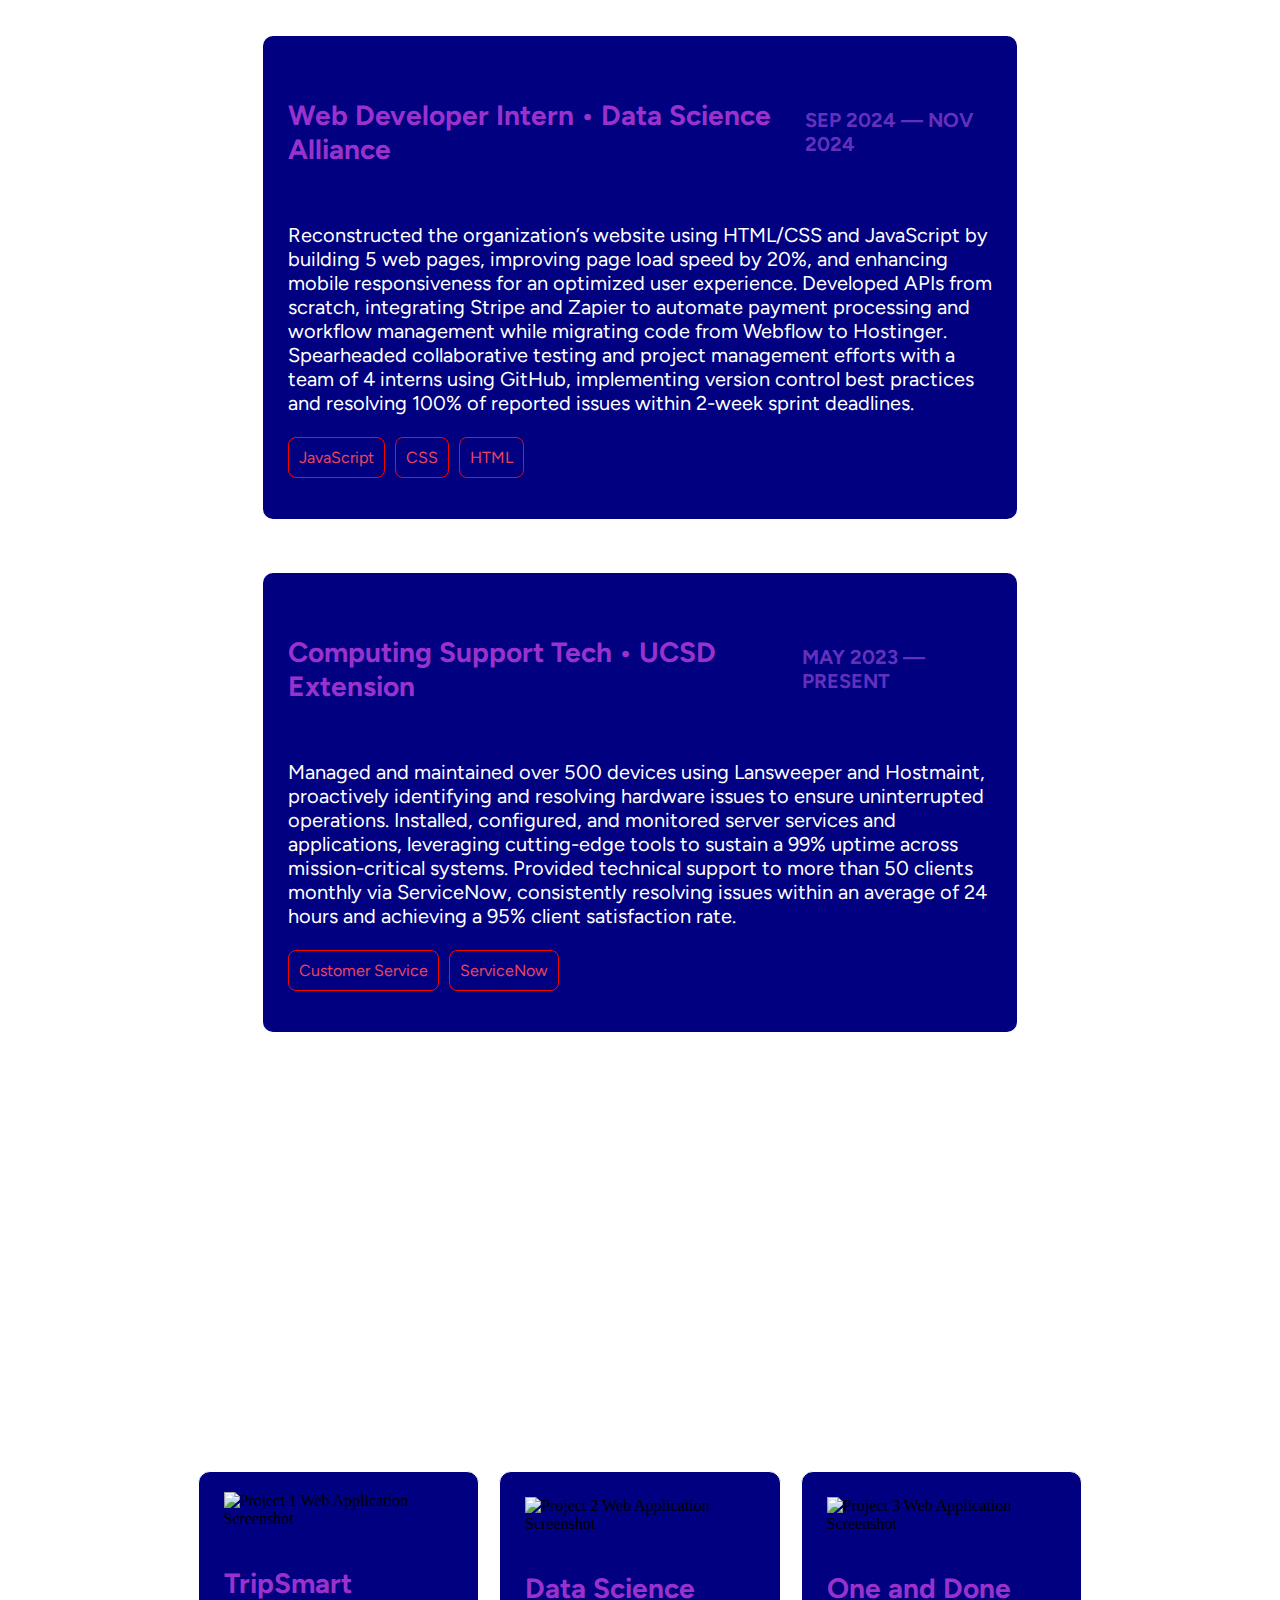
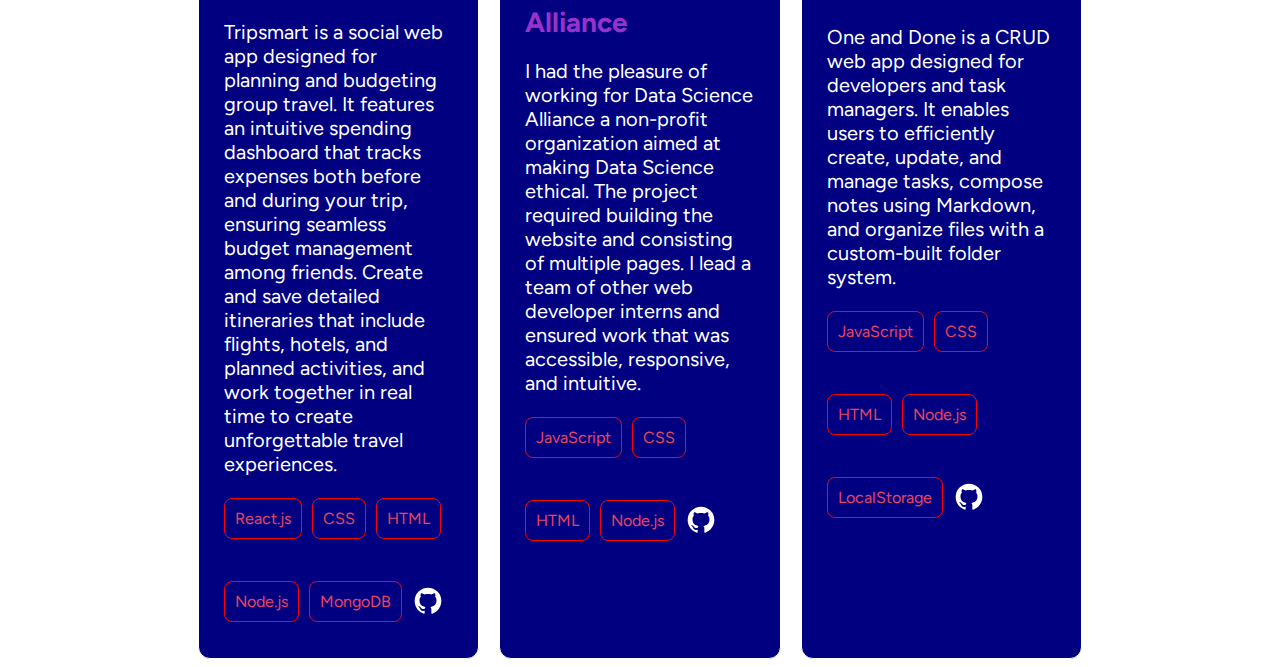
==== commit 561d8b39: "Fixed CSS" ====
--- a/index.html
+++ b/index.html
@@ -15,15 +15,6 @@
     <link rel="stylesheet" href="./styles/about.css">
     <link rel="stylesheet" href="./styles/projects.css">
     <link rel="stylesheet" href="./styles/experience.css">
-
-
-    <style>
-        #projectOne,#projectTwo,#projectThree{
-            border-color:black; 
-            border-style:solid; 
-            border-width:2px;
-        }
-    </style>
 
 </head>
 <body>
@@ -45,7 +36,7 @@
     </nav>
     <aside class="navigation">
         <ul>
-            <li><a href="#about-me">About Me</a></li>
+            <li><a href="#about-body">About Me</a></li>
             <li><a href="#experience">Experience</a></li>
             <li><a href="#projects">Projects</a></li>
         </ul>
@@ -61,8 +52,8 @@
             I develop high-performance, intuitive, and accessible user-centric systems across web and mobile platforms.
         </h4>
 
-        <section>
-            <h2>ABOUT ME</h2>
+        <section id="about-body">
+            <h2>About Me</h2>
             <p>
                 Hi! I’m Purich Viwatkurkul, a senior at <strong>UC San Diego</strong> majoring in Mathematics-Computer Science, with a strong passion in developing user-centric software and contributing to industries like medicine, automotive, video games, and desktop/mobile apps. Currently, I'm looking for entry-level and new graduate front-end software development positions.
             </p>
@@ -79,7 +70,7 @@
     </header>
 
     <main id="experience">
-        <h2>EXPERIENCE</h2>
+        <h2>Experience</h2>
         <div id="experience-one">
             <div class="jobHeader">
                 <h4>Web Developer Intern &#x2022; Data Science Alliance</h4>
@@ -117,13 +108,15 @@
                 </p>
             </div>
         </div>
-        <a id="resume" href="./assets/Resume.pdf">
-            View Resume
+        <a id="resume" href="https://drive.google.com/file/d/1QXQSsbwClw6uoYWAVfK2a7yZiWY4rLha/view?usp=drive_link">
+            <p>            View Resume
+            </p>
+            <svg xmlns="http://www.w3.org/2000/svg" width="24" height="24" viewBox="0 0 24 24"><path fill="currentColor" d="M14 3v2h3.59l-9.83 9.83l1.41 1.41L19 6.41V10h2V3m-2 16H5V5h7V3H5a2 2 0 0 0-2 2v14a2 2 0 0 0 2 2h14a2 2 0 0 0 2-2v-7h-2z"/></svg>
         </a>
     </main>
 
     <div id="projects">
-        <h2>PROJECTS</h2>
+        <h2>Projects</h2>
         <div class="projectContainer">
             <div id="project-one">
                 <picture>
--- a/styles/about.css
+++ b/styles/about.css
@@ -231,8 +231,8 @@
 
     #linkedIn,#github{
         color:var(--frostwhite,white);
-        width:48px;
-        height:48px;
+        width:36px;
+        height:36px;
         display:block;
     }
 
@@ -244,7 +244,7 @@
         font-weight:600;
         border-radius:12px;
         border:2px solid color-mix(in srgb, #9e9e9e, #ababab 50%);
-        padding:10px;
+        padding:6px 8px;
     }
 
   
@@ -269,7 +269,7 @@
     }
 
     #about-me p:nth-child(1){
-        font-size:1.75rem;
+        font-size:1.25rem;
         color:var(--frostwhite,white);
         line-height:normal;
     }
@@ -281,22 +281,22 @@
         margin-bottom:300px;
         & h1{
             font-weight:700;
-            font-size:3.75rem;
+            font-size:3.25rem;
             color:var(--redpink,red);
         }
     }
 
     #about-me > h3{
         font-weight:700;
-        font-size:38px;
+        font-size:2rem;
         color: color(display-p3 0.949 0.834 0.826 / 0.75);
     }
     
     #about-me > h4{
         font-weight:600;
-        font-size:2rem;
-        line-height:normal;
-        margin-bottom:100px;
+        font-size:1.75rem;
+        line-height:normal;
+        margin-bottom:250px;
         color:var(--frostwhite,white);
     }
 
@@ -304,8 +304,8 @@
         text-wrap:balance;
     }
     section > h2{
-        margin-bottom:40px;
-        font-size:3rem;
+        margin-bottom:30px;
+        font-size:2.75rem;
         font-weight:700;
         color:var(--frostwhite,white);
     }
--- a/styles/projects.css
+++ b/styles/projects.css
@@ -0,0 +1,324 @@
+
+@media only screen and (min-width:320px){
+    #projects{
+        margin:0 10%;
+    }
+
+    .projectContainer{
+        display:flex;
+        flex-wrap:wrap;
+        gap:20px;
+        justify-content:center;
+    }
+    #projects > h2{
+        margin-bottom:20px;
+        font-size:28px;
+        font-weight:700;
+        color:var(--frostwhite,white);
+        font-family:"Figtree", serif;
+    }
+
+    #project-one{
+        padding:25px;
+        border:1px solid var(--frostwhite,white);
+        border-radius:12px;
+        max-width:320px;
+        background-color: var(--dark-blue,navy);  
+    }
+    
+    #project-one > picture{
+        margin-bottom:6px;
+    }
+    #project-one > h4{
+        color:var(--purple,DarkOrchid);
+        font-size:19px;
+        font-family:"Figtree", serif;
+        margin-bottom:6px;
+        font-weight:700;
+    }
+    #project-one > p{
+        color:var(--frostwhite,white);
+        font-size:16px;
+        font-family:"Figtree", serif;
+        margin-bottom:6px;
+    }
+
+    #project-two{
+        padding:25px;
+        border:1px solid var(--frostwhite,white);
+        border-radius:12px;
+        max-width:320px;
+        background-color: var(--dark-blue,navy);  
+    }
+    
+    #project-two > picture{
+        margin-bottom:6px;
+    }
+    #project-two > h4{
+        color:var(--purple,DarkOrchid);
+        font-size:19px;
+        font-family:"Figtree", serif;
+        margin-bottom:6px;
+        font-weight:700;
+    }
+    #project-two > p{
+        color:var(--frostwhite,white);
+        font-size:16px;
+        font-family:"Figtree", serif;
+        margin-bottom:6px;
+    }
+
+    #project-three{
+        padding:25px;
+        border:1px solid var(--frostwhite,white);
+        border-radius:12px;
+        max-width:320px;
+        background-color: var(--dark-blue,navy);  
+
+    }
+    
+    #project-three > picture{
+        margin-bottom:6px;
+    }
+    #project-three> h4{
+        color:var(--purple,DarkOrchid);
+        font-size:19px;
+        font-family:"Figtree", serif;
+        margin-bottom:6px;
+        font-weight:700;
+    }
+    #project-three > p{
+        color:var(--frostwhite,white);
+        font-size:16px;
+        font-family:"Figtree", serif;
+        margin-bottom:6px;
+    }
+    
+    .githubProject{
+        display:flex;
+        align-items:center;
+        color:var(--frostwhite,white);
+        transition: all .2s ease-in-out; 
+    }
+
+    .githubProject:hover{
+        transform: scale(1.2);
+    }
+    .projectTags{
+        display:flex;
+        flex-wrap:wrap;
+        gap:10px;
+    }
+
+}
+
+@media only screen and (min-width:992px){
+    #projects{
+        margin:0 15%;
+    }
+
+    .projectContainer{
+        display:flex;
+        flex-wrap:wrap;
+        gap:20px;
+        justify-content:space-between;
+    }
+    #projects > h2{
+        margin-bottom:20px;
+        font-size:38px;
+        font-weight:700;
+        color:var(--frostwhite,white);
+        font-family:"Figtree", serif;
+    }
+
+    #project-one{
+        padding:25px;
+        border:1px solid var(--frostwhite,white);
+        border-radius:12px;
+        max-width:320px;
+        background-color: var(--dark-blue,navy);  
+        flex: 1 1 320px;
+    }
+    
+    #project-one > picture{
+        margin-bottom:6px;
+    }
+    #project-one > h4{
+        color:var(--purple,DarkOrchid);
+        font-size:24px;
+        font-family:"Figtree", serif;
+        margin-bottom:6px;
+        font-weight:700;
+    }
+    #project-one > p{
+        color:var(--frostwhite,white);
+        font-size:18px;
+        font-family:"Figtree", serif;
+        margin-bottom:6px;
+    }
+
+    #project-two{
+        padding:25px;
+        border:1px solid var(--frostwhite,white);
+        border-radius:12px;
+        max-width:320px;
+        background-color: var(--dark-blue,navy);  
+        flex: 1 1 320px; 
+    }
+    
+    #project-two > picture{
+        margin-bottom:6px;
+    }
+    #project-two > h4{
+        color:var(--purple,DarkOrchid);
+        font-size:24px;
+        font-family:"Figtree", serif;
+        margin-bottom:6px;
+        font-weight:700;
+    }
+    #project-two > p{
+        color:var(--frostwhite,white);
+        font-size:18px;
+        font-family:"Figtree", serif;
+        margin-bottom:6px;
+    }
+
+    #project-three{
+        padding:25px;
+        border:1px solid var(--frostwhite,white);
+        border-radius:12px;
+        max-width:320px; 
+        background-color: var(--dark-blue,navy);  
+        flex: 1 1 320px;
+    }
+    
+    #project-three > picture{
+        margin-bottom:6px;
+    }
+    #project-three> h4{
+        color:var(--purple,DarkOrchid);
+        font-size:24px;
+        font-family:"Figtree", serif;
+        margin-bottom:6px;
+        font-weight:700;
+    }
+    #project-three > p{
+        color:var(--frostwhite,white);
+        font-size:18px;
+        font-family:"Figtree", serif;
+        margin-bottom:6px;
+    }
+
+    .githubHyperLink{
+        display:block;
+        width:32px;
+        height:32px;
+    }
+
+}
+
+@media only screen and (min-width:1200px){
+    #projects{
+        margin:0;
+    }
+
+    .projectContainer{
+        display:flex;
+        flex-wrap:nowrap;
+        justify-content:space-between;
+        margin:0 15%;
+        
+    }
+    #projects > h2{
+        margin-bottom:20px;
+        font-size:2.75rem;
+        font-weight:700;
+        color:var(--frostwhite,white);
+        font-family:"Figtree", serif;
+        margin-left:20%;
+    }
+
+    #project-one{
+        padding:20px 25px;
+        border:1px solid var(--frostwhite,white);
+        border-radius:12px;
+        max-width:340px;
+        background-color: var(--dark-blue,navy);  
+        flex: 1 1 340px;
+    }
+    
+    #project-one > picture{
+        margin-bottom:6px;
+    }
+    #project-one > h4{
+        color:var(--purple,DarkOrchid);
+        font-size:1.75rem;
+        font-family:"Figtree", serif;
+        margin-bottom:6px;
+        font-weight:700;
+    }
+    #project-one > p{
+        color:var(--frostwhite,white);
+        font-size:1.25rem;
+        font-family:"Figtree", serif;
+        margin-bottom:6px;
+    }
+
+    #project-two{
+        padding:25px;
+        border:1px solid var(--frostwhite,white);
+        border-radius:12px;
+        max-width:340px;
+        background-color: var(--dark-blue,navy);  
+        flex: 1 1 340px; 
+    }
+    
+    #project-two > picture{
+        margin-bottom:6px;
+    }
+    #project-two > h4{
+        color:var(--purple,DarkOrchid);
+        font-size:1.75rem;
+        font-family:"Figtree", serif;
+        margin-bottom:6px;
+        font-weight:700;
+    }
+    #project-two > p{
+        color:var(--frostwhite,white);
+        font-size:1.25rem;
+        font-family:"Figtree", serif;
+        margin-bottom:6px;
+    }
+
+    #project-three{
+        padding:25px;
+        border:1px solid var(--frostwhite,white);
+        border-radius:12px;
+        max-width:340px; 
+        background-color: var(--dark-blue,navy);  
+        flex: 1 1 340px;
+    }
+    
+    #project-three > picture{
+        margin-bottom:6px;
+    }
+    #project-three> h4{
+        color:var(--purple,DarkOrchid);
+        font-size:1.75rem;
+        font-family:"Figtree", serif;
+        margin-bottom:6px;
+        font-weight:700;
+    }
+    #project-three > p{
+        color:var(--frostwhite,white);
+        font-size:1.25rem;
+        font-family:"Figtree", serif;
+        margin-bottom:6px;
+    }
+
+    .githubHyperLink{
+        display:block;
+        width:32px;
+        height:32px;
+    }
+}--- a/styles/experience.css
+++ b/styles/experience.css
@@ -0,0 +1,254 @@
+
+@media only screen and (min-width:320px){
+    main{
+        margin:0 10%;
+        margin-bottom:100px;
+    }
+    main > h2{
+        margin-bottom:20px;
+        font-size:1.75rem;
+        font-weight:700;
+        color:var(--frostwhite,white);
+        font-family:"Figtree", serif;
+    }
+
+    #experience-one{
+        border:1px solid var(--frostwhite,white);
+        border-radius:12px;
+        padding:25px;
+        background-color: var(--dark-blue,navy);  
+        margin-bottom:40px;
+    }
+
+    #experience-one > p{
+        color:var(--frostwhite,white);
+        font-family:"Figtree", serif;
+        margin-bottom:6px;
+        font-size:1rem;
+    }
+
+    .jobHeader{
+        display:flex;
+        gap:20px;
+        font-family:"Figtree", serif;
+        font-weight:700;
+        align-items:center;
+        margin-bottom:2px;
+    }
+
+    .jobHeader > h4{
+        color:var(--purple,DarkOrchid);
+        font-size:19px;
+    }
+    
+    .jobHeader > p{
+        color:rgba(157, 78, 221, 0.65);
+        font-size:1rem;
+    }
+
+    #experience-two{
+        border:1px solid var(--frostwhite,white);
+        border-radius:12px;
+        padding:25px;
+        background-color: var(--dark-blue,navy);  
+        margin-bottom:40px;
+    }
+
+    #experience-two > p{
+        color:var(--frostwhite,white);
+        font-family:"Figtree", serif;
+        margin-bottom:6px;
+        font-size:1rem;
+    }
+
+    #resume{
+        color:var(--frostwhite,white);
+        font-family:"Figtree", serif;
+        font-size:1.75rem;
+        text-decoration:underline;
+        display:flex;
+        align-items:flex-end;
+    }
+    .toolTags{
+        display:flex;
+        gap:10px;
+    }
+    .tag{
+        display:block;
+        box-sizing:content-box;
+        padding:8px;
+        color:#e94560;
+        font-family:"Figtree", serif;
+        font-size:0.75rem;
+        border:1px solid var(--redpink,red);
+        border-radius:8px;
+    }
+}
+
+@media only screen and (min-width:992px){
+    main{
+        margin:0 15%;
+        margin-bottom:200px;
+    }
+    main > h2{
+        margin-bottom:40px;
+        font-size:38px;
+        font-weight:700;
+        color:var(--frostwhite,white);
+        font-family:"Figtree", serif;
+    }
+
+    #experience-one{
+        border:1px solid var(--frostwhite,white);
+        border-radius:12px;
+        padding:25px;
+        background-color: var(--dark-blue,navy);  
+        margin-bottom:40px;
+    }
+
+    #experience-one > p{
+        color:var(--frostwhite,white);
+        font-family:"Figtree", serif;
+        margin-bottom:6px;
+        font-size:18px;
+    }
+
+    .jobHeader{
+        display:flex;
+        gap:20px;
+        font-family:"Figtree", serif;
+        font-weight:700;
+        align-items:center;
+        margin-bottom:2px;
+    }
+
+    .jobHeader > h4{
+        color:var(--purple,DarkOrchid);
+        font-size:1.5rem;
+    }
+    
+    .jobHeader > p{
+        color:rgba(157, 78, 221, 0.65);
+        font-size:18px;
+    }
+
+    #experience-two{
+        border:1px solid var(--frostwhite,white);
+        border-radius:12px;
+        padding:25px;
+        background-color: var(--dark-blue,navy);  
+        margin-bottom:40px;
+    }
+
+    #experience-two > p{
+        color:var(--frostwhite,white);
+        font-family:"Figtree", serif;
+        margin-bottom:6px;
+        font-size:18px;
+    }
+
+    #resume{
+        color:var(--frostwhite,white);
+        font-family:"Figtree", serif;
+        font-size:31px;
+        text-decoration:underline;
+    }
+    .toolTags{
+        display:flex;
+        gap:10px;
+    }
+    .tag{
+        display:block;
+        box-sizing:content-box;
+        padding:8px;
+        color:#e94560;
+        font-family:"Figtree", serif;
+        font-size:14px;
+        border:1px solid var(--redpink,red);
+        border-radius:8px;
+    }
+}
+
+@media only screen and (min-width:1200px){
+    main{
+        margin:0 20%;
+        margin-bottom:250px;
+    }
+    main > h2{
+        margin-bottom:30px;
+        font-size:2.75rem;
+        font-weight:700;
+        color:var(--frostwhite,white);
+        font-family:"Figtree", serif;
+    }
+
+    #experience-one{
+        border:2px solid var(--frostwhite,white);
+        border-radius:12px;
+        padding:25px;
+        background-color: var(--dark-blue,navy);  
+        margin-bottom:50px;
+    }
+
+    #experience-one > p{
+        color:var(--frostwhite,white);
+        font-family:"Figtree", serif;
+        margin-bottom:6px;
+        font-size:1.25rem;
+    }
+
+    .jobHeader{
+        display:flex;
+        gap:20px;
+        font-family:"Figtree", serif;
+        font-weight:700;
+        align-items:center;
+        margin-bottom:2px;
+    }
+
+    .jobHeader > h4{
+        color:var(--purple,DarkOrchid);
+        font-size:1.75rem;
+    }
+    
+    .jobHeader > p{
+        color:rgba(157, 78, 221, 0.65);
+        font-size:1.25rem;
+    }
+
+    #experience-two{
+        border:2px solid var(--frostwhite,white);
+        border-radius:12px;
+        padding:25px;
+        background-color: var(--dark-blue,navy);  
+        margin-bottom:50px;
+    }
+
+    #experience-two > p{
+        color:var(--frostwhite,white);
+        font-family:"Figtree", serif;
+        margin-bottom:6px;
+        font-size:1.25rem;
+    }
+
+    #resume{
+        color:var(--frostwhite,white);
+        font-family:"Figtree", serif;
+        font-size:1.25rem;
+        text-decoration:underline;
+    }
+    .toolTags{
+        display:flex;
+        gap:10px;
+    }
+    .tag{
+        display:block;
+        box-sizing:content-box;
+        padding:10px;
+        color:#e94560;
+        font-family:"Figtree", serif;
+        font-size:1rem;
+        border:1px solid var(--redpink,red);
+        border-radius:8px;
+    }
+}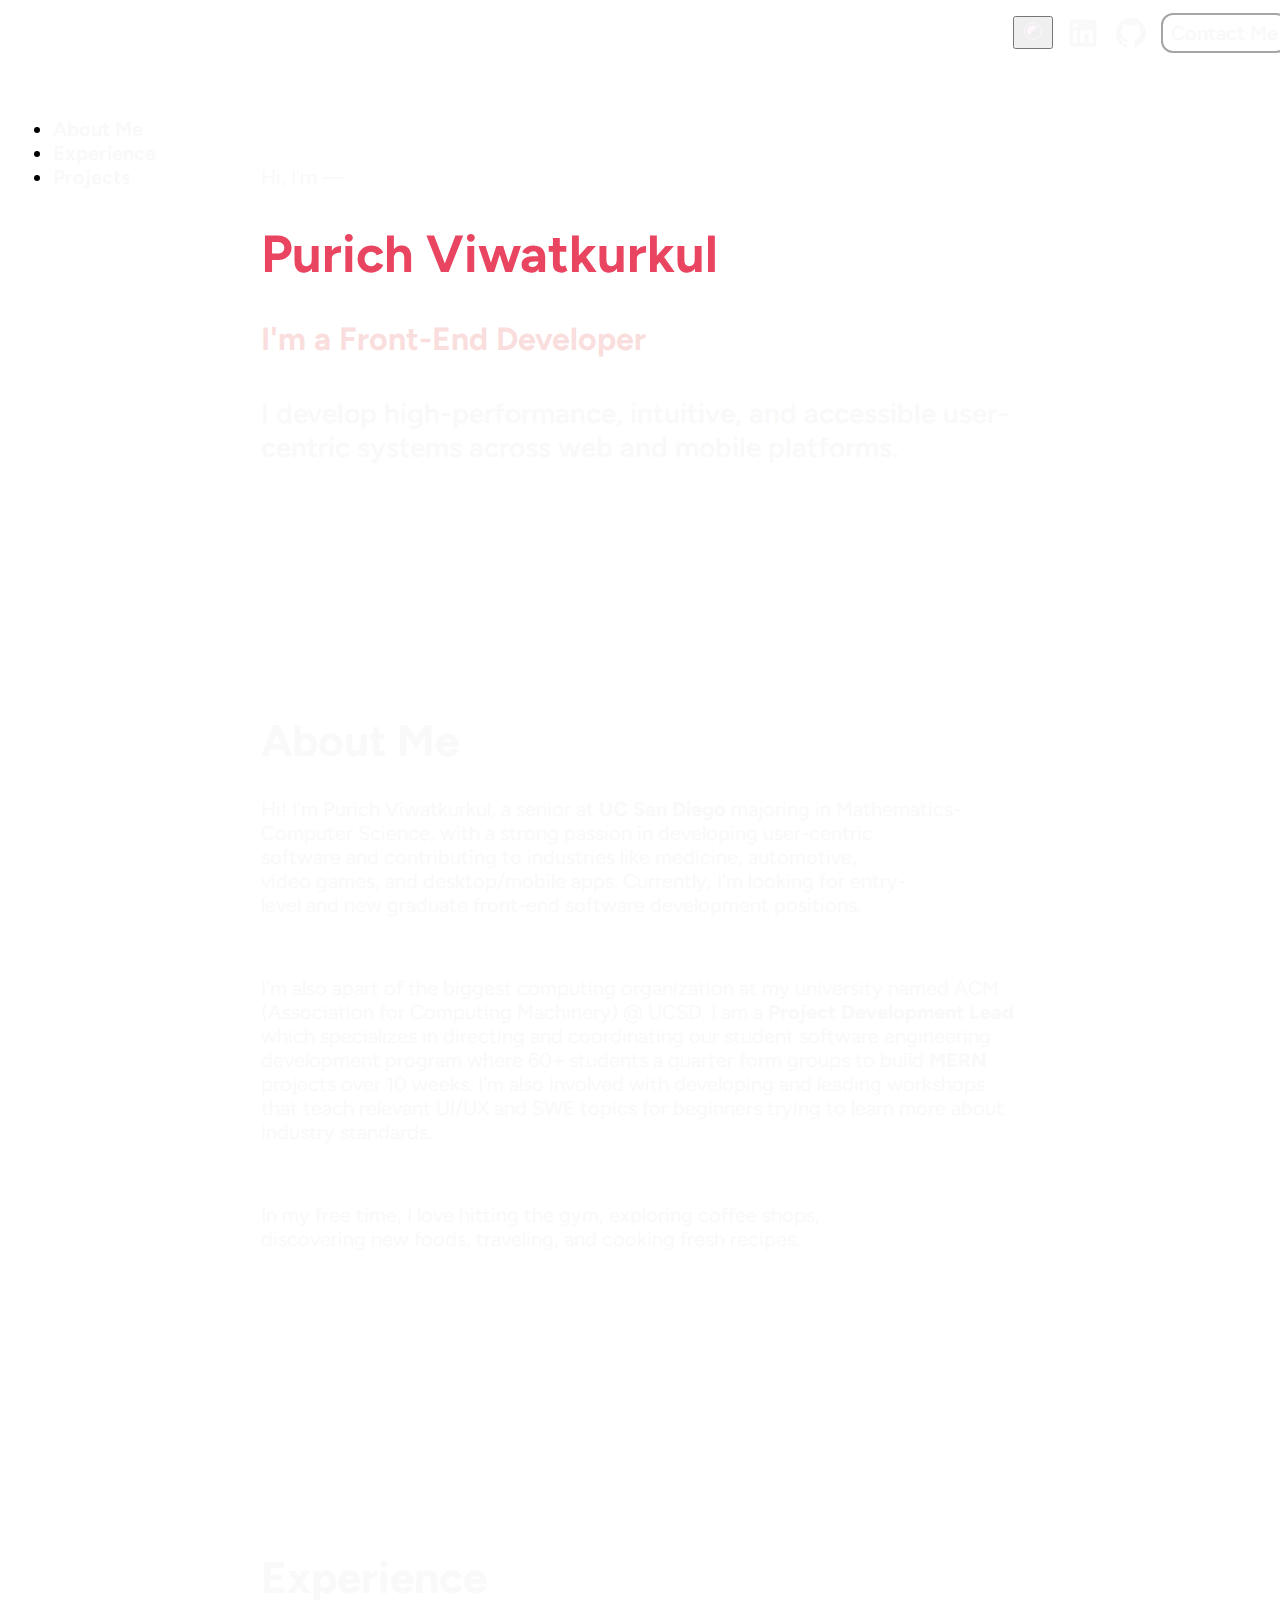
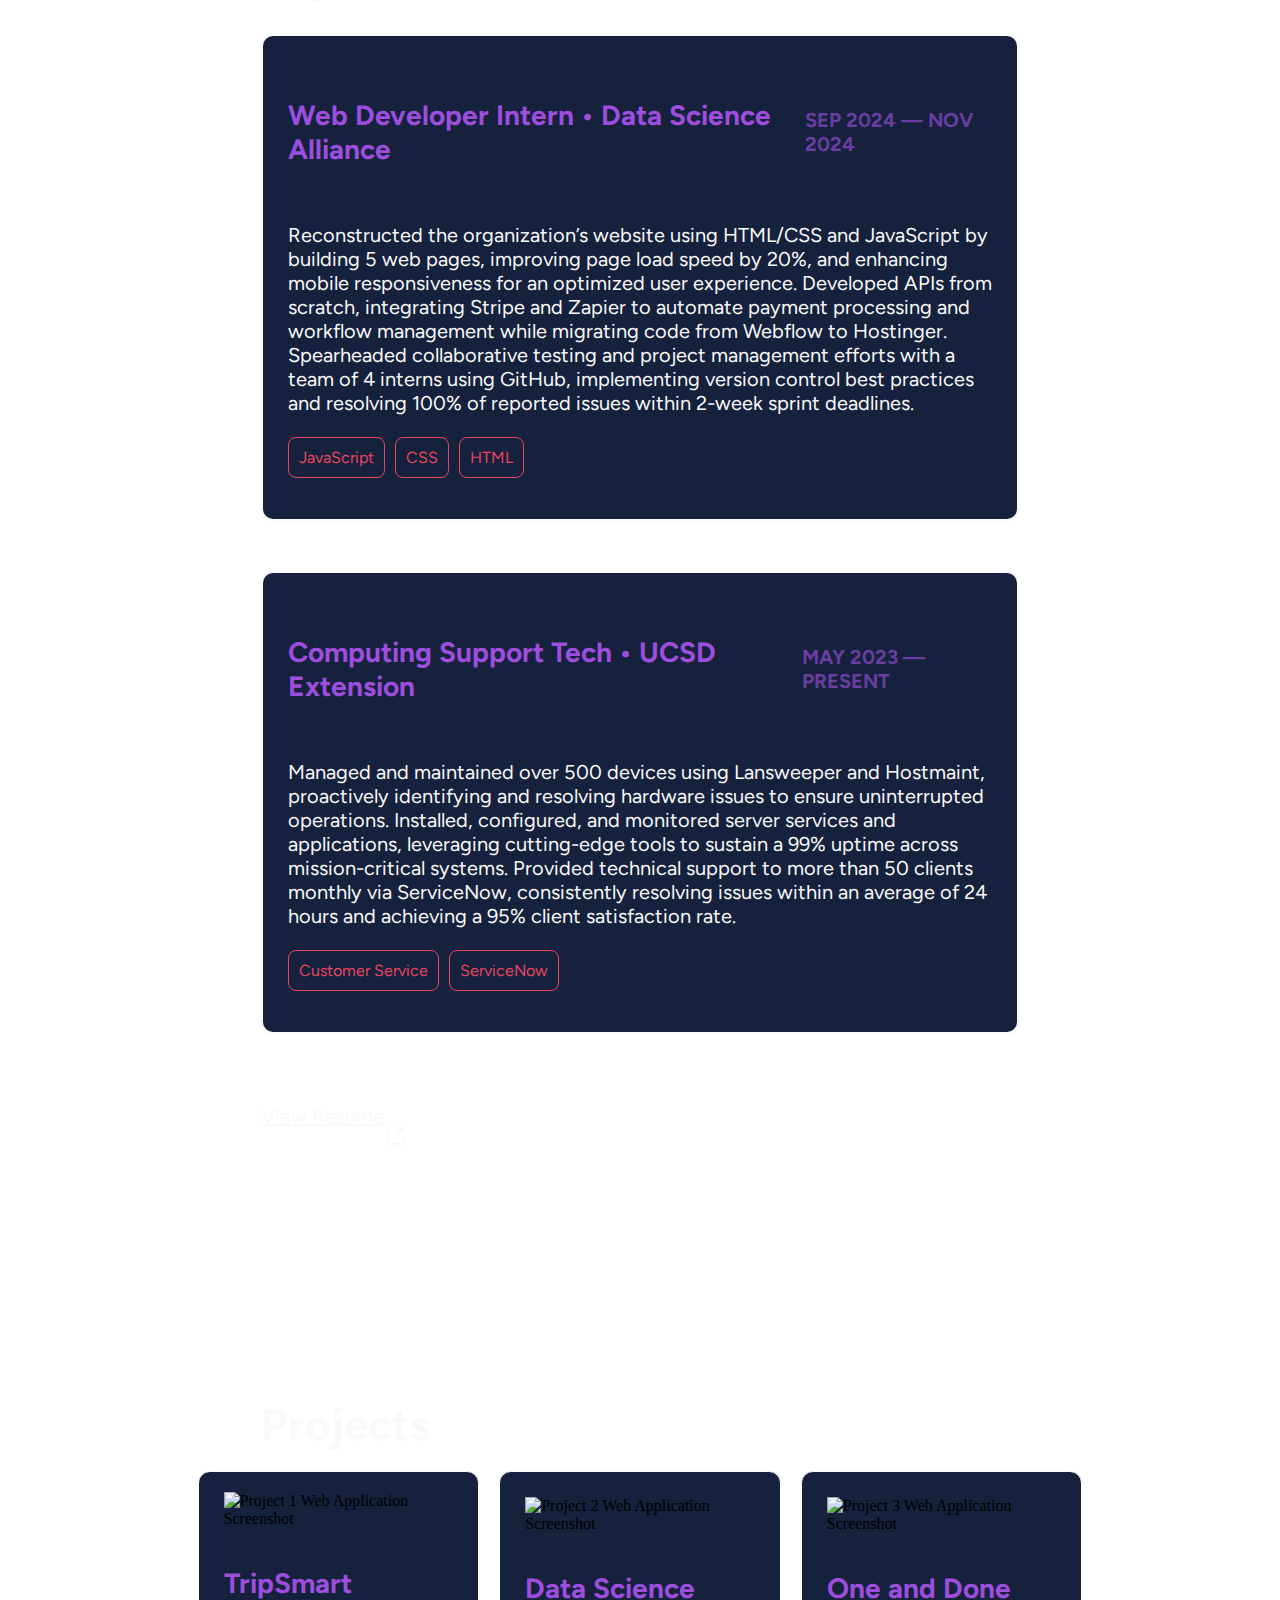
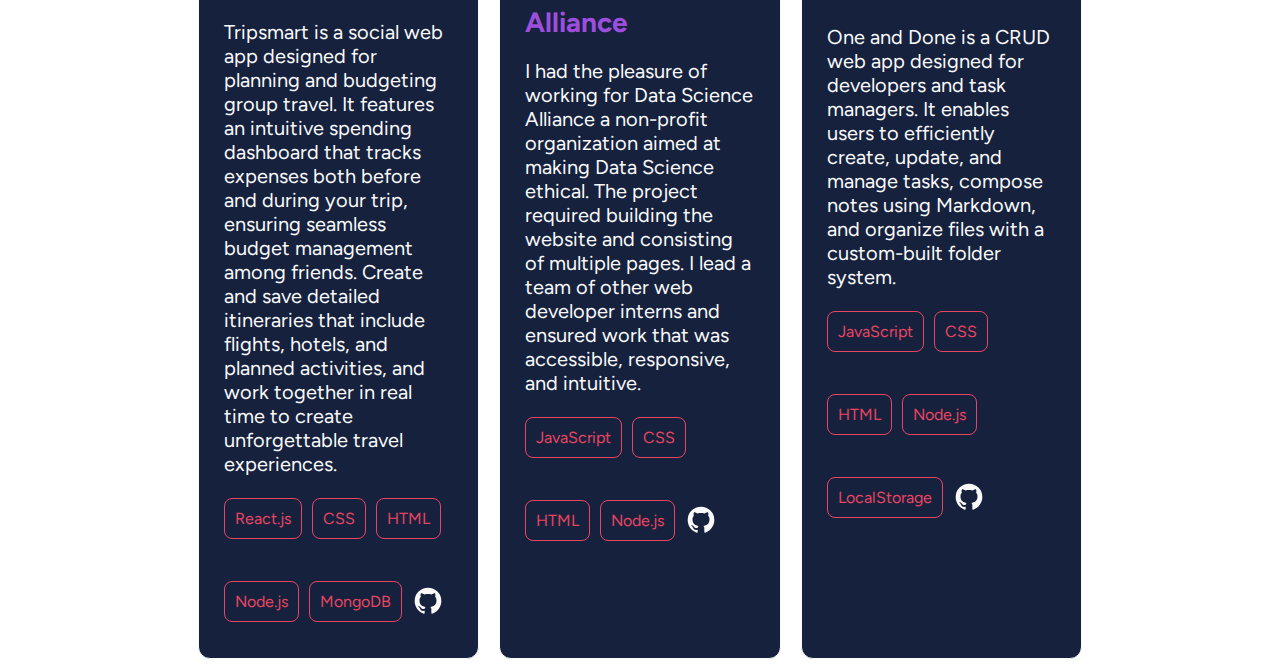
==== commit a243da63: "Theme Selection Part 1" ====
--- a/index.html
+++ b/index.html
@@ -17,22 +17,25 @@
     <link rel="stylesheet" href="./styles/experience.css">
 
 </head>
-<body>
+<body >
     <nav>
-            <a href="https://www.linkedin.com/in/purich-viwatkurkul/">
-                <svg role="img" id="linkedIn" xmlns="http://www.w3.org/2000/svg" width="24" height="24" viewBox="0 0 24 24">
-                    <title>LinkedIn Logo Hyperlink</title>
-                    <path fill="currentColor" d="M19 3a2 2 0 0 1 2 2v14a2 2 0 0 1-2 2H5a2 2 0 0 1-2-2V5a2 2 0 0 1 2-2zm-.5 15.5v-5.3a3.26 3.26 0 0 0-3.26-3.26c-.85 0-1.84.52-2.32 1.3v-1.11h-2.79v8.37h2.79v-4.93c0-.77.62-1.4 1.39-1.4a1.4 1.4 0 0 1 1.4 1.4v4.93zM6.88 8.56a1.68 1.68 0 0 0 1.68-1.68c0-.93-.75-1.69-1.68-1.69a1.69 1.69 0 0 0-1.69 1.69c0 .93.76 1.68 1.69 1.68m1.39 9.94v-8.37H5.5v8.37z"/>
-                </svg>
-            </a>
-            <a href="https://github.com/pviwatkurkul">
-                <svg role="img" id="github" xmlns="http://www.w3.org/2000/svg" width="24" height="24" viewBox="0 0 24 24">
-                    <title>Github Logo Hyperlink</title>
-                    <path fill="currentColor" d="M12 2A10 10 0 0 0 2 12c0 4.42 2.87 8.17 6.84 9.5c.5.08.66-.23.66-.5v-1.69c-2.77.6-3.36-1.34-3.36-1.34c-.46-1.16-1.11-1.47-1.11-1.47c-.91-.62.07-.6.07-.6c1 .07 1.53 1.03 1.53 1.03c.87 1.52 2.34 1.07 2.91.83c.09-.65.35-1.09.63-1.34c-2.22-.25-4.55-1.11-4.55-4.92c0-1.11.38-2 1.03-2.71c-.1-.25-.45-1.29.1-2.64c0 0 .84-.27 2.75 1.02c.79-.22 1.65-.33 2.5-.33s1.71.11 2.5.33c1.91-1.29 2.75-1.02 2.75-1.02c.55 1.35.2 2.39.1 2.64c.65.71 1.03 1.6 1.03 2.71c0 3.82-2.34 4.66-4.57 4.91c.36.31.69.92.69 1.85V21c0 .27.16.59.67.5C19.14 20.16 22 16.42 22 12A10 10 0 0 0 12 2"/></svg>
-            </a>
-            <a href="./contact.html">
-                <button id="contact-button">Contact Me</button>
-            </a>
+        <button class="themeButton">
+            <svg xmlns="http://www.w3.org/2000/svg" width="24" height="24" viewBox="0 0 24 24"><g fill="none"><circle cx="12" cy="12" r="8.5" stroke="#fff5fcfa" stroke-width="1"/><path fill="#fff5fcfa" d="M16.243 7.757a6 6 0 1 0-8.486 8.486L12 12z"/></g></svg>
+        </button>
+        <a href="https://www.linkedin.com/in/purich-viwatkurkul/">
+            <svg role="img" id="linkedIn" xmlns="http://www.w3.org/2000/svg" width="24" height="24" viewBox="0 0 24 24">
+                <title>LinkedIn Logo Hyperlink</title>
+                <path fill="currentColor" d="M19 3a2 2 0 0 1 2 2v14a2 2 0 0 1-2 2H5a2 2 0 0 1-2-2V5a2 2 0 0 1 2-2zm-.5 15.5v-5.3a3.26 3.26 0 0 0-3.26-3.26c-.85 0-1.84.52-2.32 1.3v-1.11h-2.79v8.37h2.79v-4.93c0-.77.62-1.4 1.39-1.4a1.4 1.4 0 0 1 1.4 1.4v4.93zM6.88 8.56a1.68 1.68 0 0 0 1.68-1.68c0-.93-.75-1.69-1.68-1.69a1.69 1.69 0 0 0-1.69 1.69c0 .93.76 1.68 1.69 1.68m1.39 9.94v-8.37H5.5v8.37z"/>
+            </svg>
+        </a>
+        <a href="https://github.com/pviwatkurkul">
+            <svg role="img" id="github" xmlns="http://www.w3.org/2000/svg" width="24" height="24" viewBox="0 0 24 24">
+                <title>Github Logo Hyperlink</title>
+                <path fill="currentColor" d="M12 2A10 10 0 0 0 2 12c0 4.42 2.87 8.17 6.84 9.5c.5.08.66-.23.66-.5v-1.69c-2.77.6-3.36-1.34-3.36-1.34c-.46-1.16-1.11-1.47-1.11-1.47c-.91-.62.07-.6.07-.6c1 .07 1.53 1.03 1.53 1.03c.87 1.52 2.34 1.07 2.91.83c.09-.65.35-1.09.63-1.34c-2.22-.25-4.55-1.11-4.55-4.92c0-1.11.38-2 1.03-2.71c-.1-.25-.45-1.29.1-2.64c0 0 .84-.27 2.75 1.02c.79-.22 1.65-.33 2.5-.33s1.71.11 2.5.33c1.91-1.29 2.75-1.02 2.75-1.02c.55 1.35.2 2.39.1 2.64c.65.71 1.03 1.6 1.03 2.71c0 3.82-2.34 4.66-4.57 4.91c.36.31.69.92.69 1.85V21c0 .27.16.59.67.5C19.14 20.16 22 16.42 22 12A10 10 0 0 0 12 2"/></svg>
+        </a>
+        <a href="./contact.html">
+            <button id="contact-button">Contact Me</button>
+        </a>
     </nav>
     <aside class="navigation">
         <ul>
@@ -220,7 +223,25 @@
 
         </div>
     </div>
-
+    <script>
+
+        document.addEventListener("DOMContentLoaded", () =>{
+            let toggleButton = document.getElementsByClassName("themeButton")[0];
+            const htmlElement = document.documentElement;
+
+            const storedTheme = localStorage.getItem("theme") || "default";
+            htmlElement.setAttribute("data-theme", storedTheme);
+
+            toggleButton.addEventListener("click", () => {
+                const currentTheme = htmlElement.getAttribute("data-theme");
+                const newTheme = currentTheme === "default" ? "light" : "default";
+
+                htmlElement.setAttribute("data-theme", newTheme);
+                localStorage.setItem("theme", newTheme);
+            });
+        });
+
+    </script>
 
 </body>
 </html>--- a/styles/vars.css
+++ b/styles/vars.css
@@ -0,0 +1,14 @@
+:root{
+    /*Dark Mode Palette*/
+    --background-blue:#1a1a2e;
+    --dark-blue:#16213e;
+    --frostwhite:#f9f9f9;
+    --redpink:#e94560;
+    --purple:#9d4edd;
+}
+    /*Light Mode Palette*/
+    [data-theme="light"]{
+    --background-blue:#f2f2f2;
+    --frostwhite:#0b090a;
+    --dark-blue:#cccccc;
+    }
--- a/styles/about.css
+++ b/styles/about.css
@@ -17,7 +17,6 @@
         transition: all .2s ease-in-out; 
     }
 
-
     #linkedIn:hover{
         transform: scale(1.2);
     }
@@ -40,6 +39,9 @@
         transition: all .2s ease-in-out; 
     }
 
+    #contact-button .light-mode{
+        color:var(--darkblack,black);
+    }
     #contact-button:hover{
         transform: scale(1.1);
         border-color:var(--white);
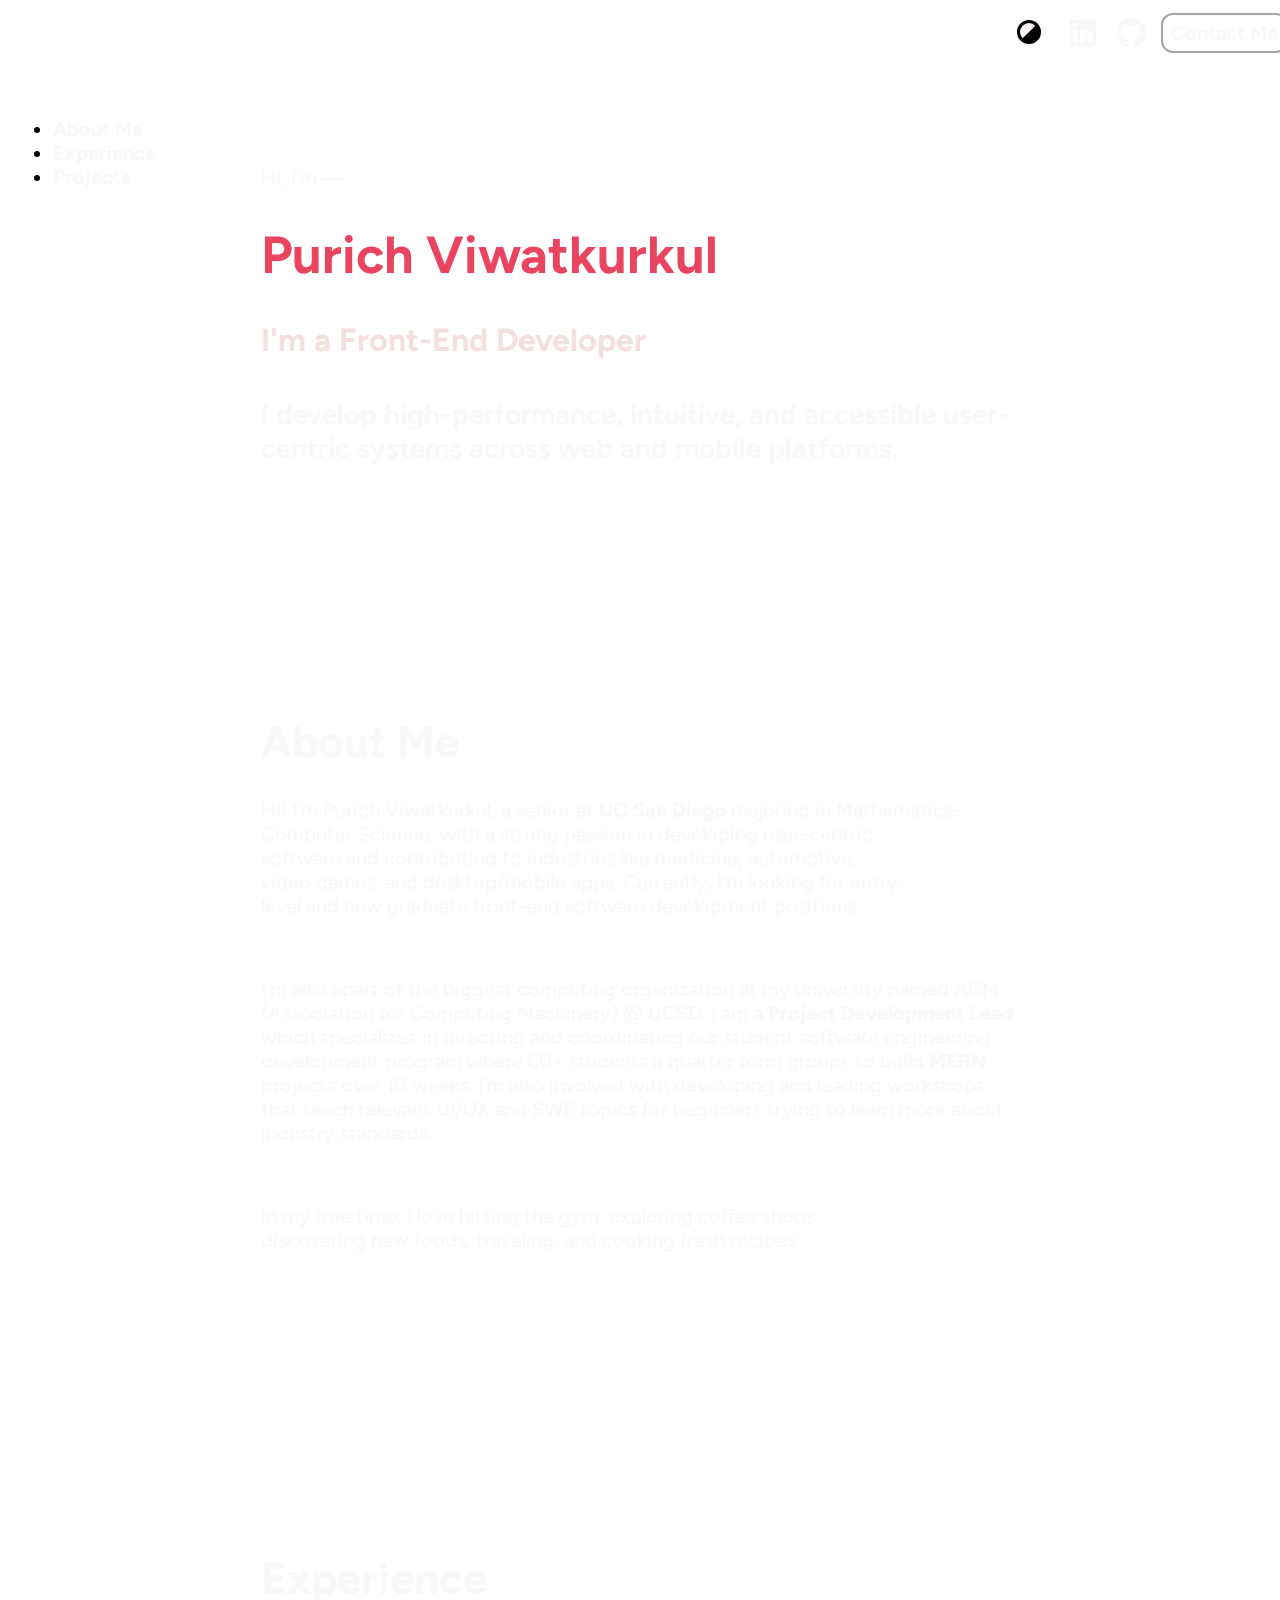
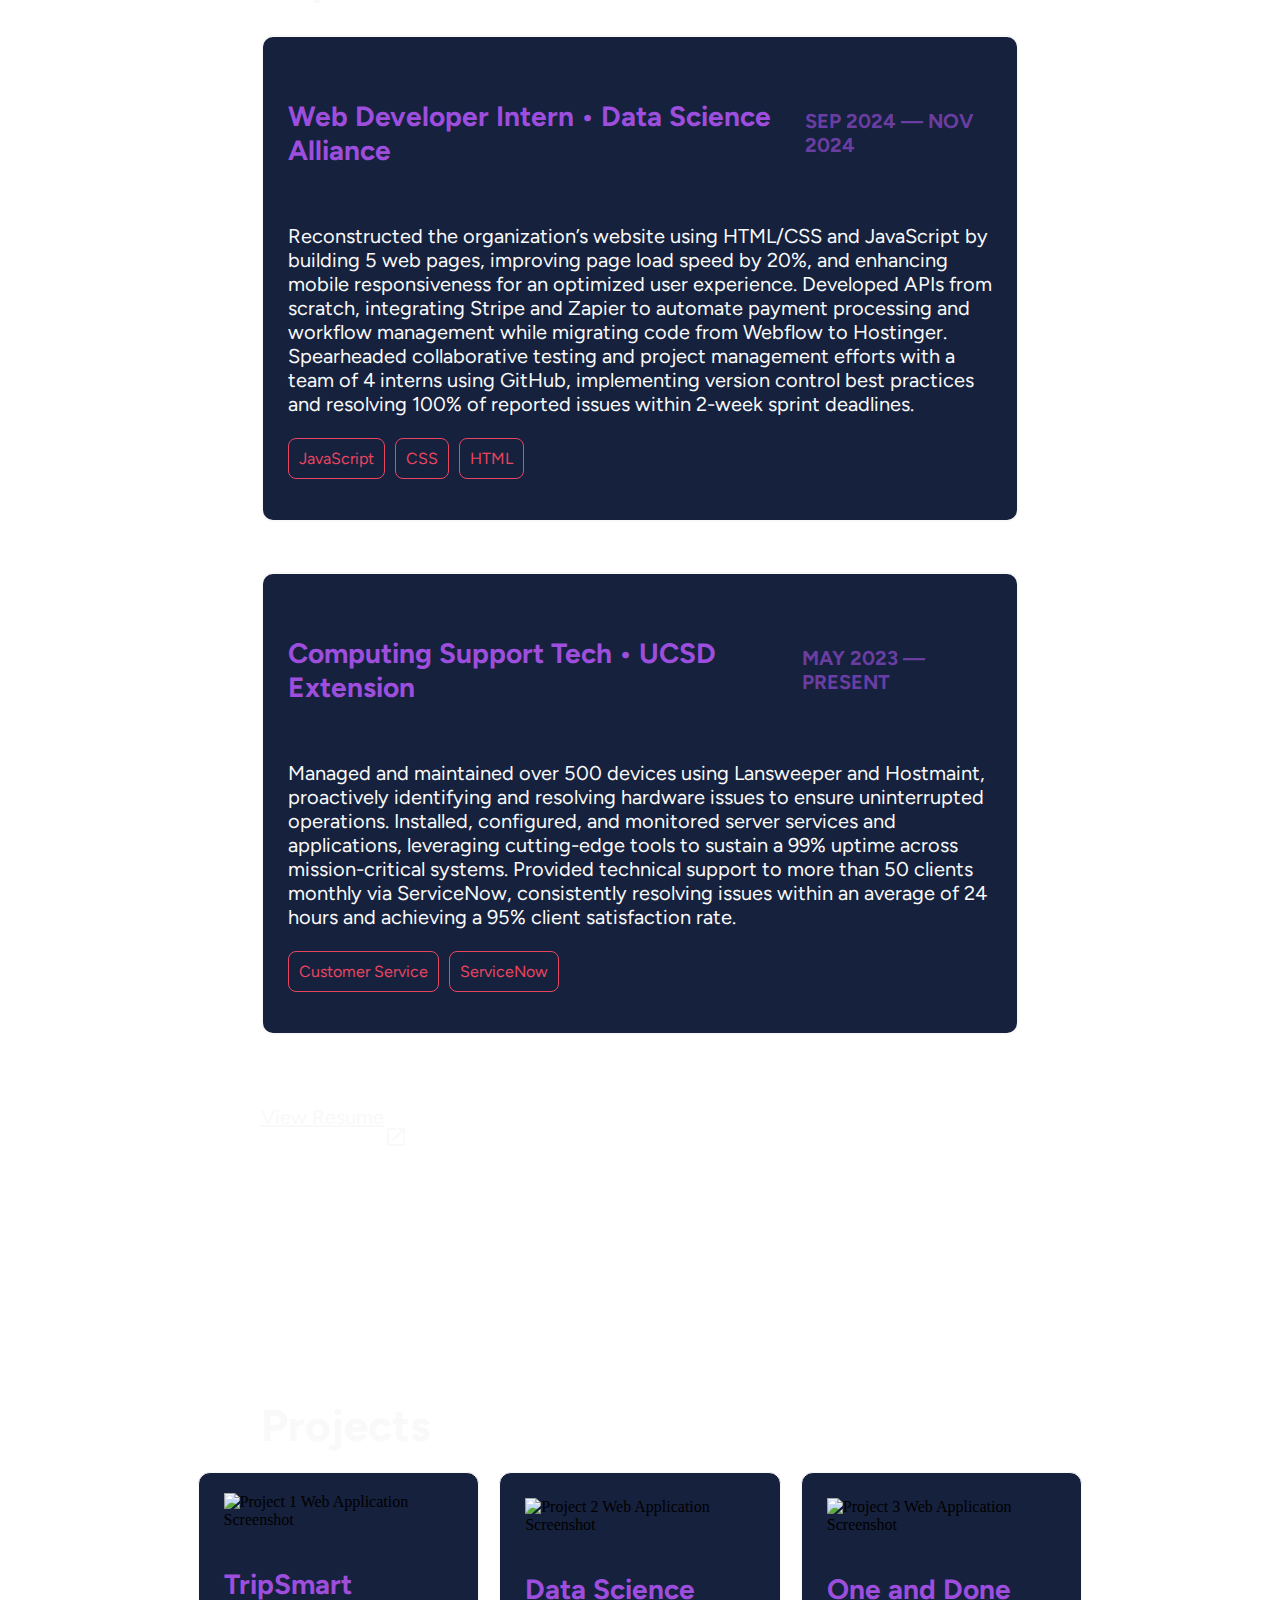
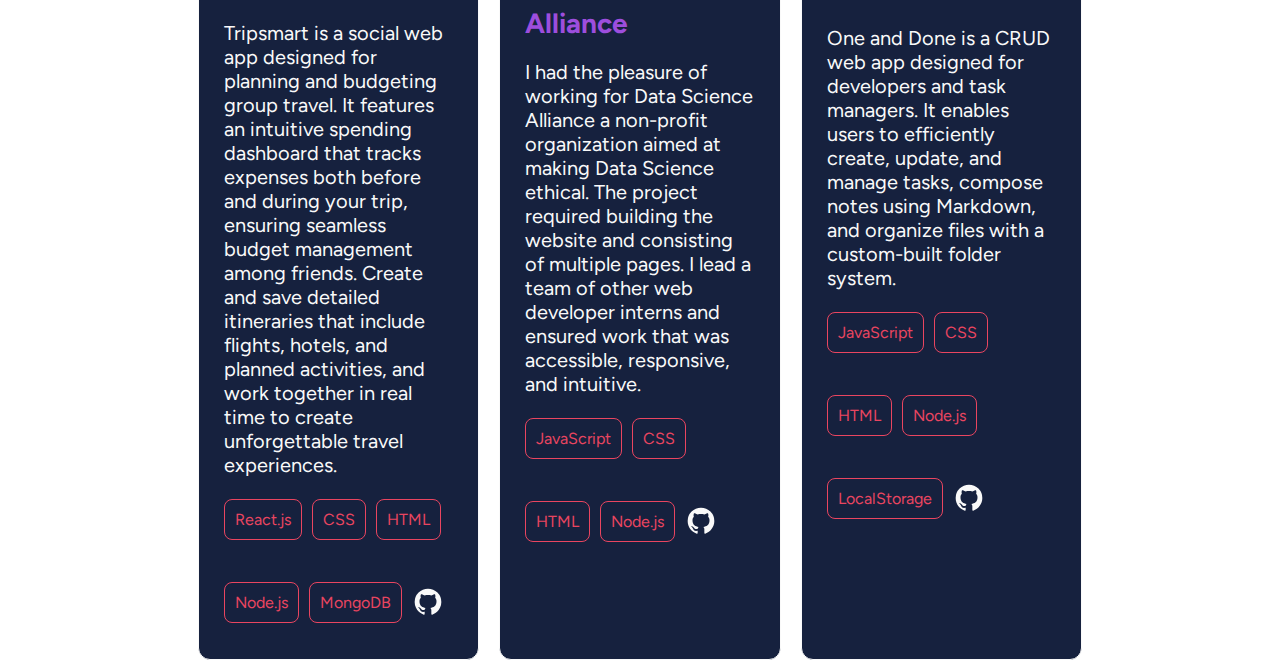
==== commit 6a064cbd: "Finish Major Changes" ====
--- a/index.html
+++ b/index.html
@@ -19,8 +19,8 @@
 </head>
 <body >
     <nav>
-        <button class="themeButton">
-            <svg xmlns="http://www.w3.org/2000/svg" width="24" height="24" viewBox="0 0 24 24"><g fill="none"><circle cx="12" cy="12" r="8.5" stroke="#fff5fcfa" stroke-width="1"/><path fill="#fff5fcfa" d="M16.243 7.757a6 6 0 1 0-8.486 8.486L12 12z"/></g></svg>
+        <button title="light/dark switch" class="themeButton">
+            <svg id="theme-icon" xmlns="http://www.w3.org/2000/svg" width="24" height="24" viewBox="0 0 24 24"><g fill="currentColor"><circle cx="12" cy="12" r="8.5" stroke="#fff5fcfa" stroke-width="1"/><path fill="#fff5fcfa" d="M16.243 7.757a6 6 0 1 0-8.486 8.486L12 12z"/></g></svg>
         </button>
         <a href="https://www.linkedin.com/in/purich-viwatkurkul/">
             <svg role="img" id="linkedIn" xmlns="http://www.w3.org/2000/svg" width="24" height="24" viewBox="0 0 24 24">
@@ -220,9 +220,10 @@
                     </a>
                 </div>
             </div>
-
         </div>
     </div>
+    <noscript>Light Mode will not work with JavaScript off! Please turn on JavaScript to enable functionality</noscript>
+
     <script>
 
         document.addEventListener("DOMContentLoaded", () =>{
--- a/styles/vars.css
+++ b/styles/vars.css
@@ -5,10 +5,16 @@
     --frostwhite:#f9f9f9;
     --redpink:#e94560;
     --purple:#9d4edd;
+    --cream:rgba(242, 213, 211, 0.75);
+    --lightgrey:rgba(249, 249, 249, 0.6);
 }
     /*Light Mode Palette*/
     [data-theme="light"]{
-    --background-blue:#f2f2f2;
+    --background-blue:#f8edeb;
     --frostwhite:#0b090a;
-    --dark-blue:#cccccc;
+    --redpink:#800f2f;
+    --dark-blue:#f2f2f2;
+    --cream:#837b7b;
+    --purple:#03045e;
+    --lightgrey:#495057;
     }
--- a/styles/about.css
+++ b/styles/about.css
@@ -39,13 +39,11 @@
         transition: all .2s ease-in-out; 
     }
 
-    #contact-button .light-mode{
-        color:var(--darkblack,black);
-    }
     #contact-button:hover{
         transform: scale(1.1);
-        border-color:var(--white);
-    }
+        border-color:var(--frostwhite,white);
+    }
+
     .navigation{
         display:none;
     }
@@ -79,7 +77,7 @@
         font-weight:700;
         font-size:23px;
         /*gamut color*/
-        color: color(display-p3 0.949 0.834 0.826 / 0.75);
+        color: var(--cream,FloralWhite);
         animation:700ms slide-in;
         animation-timing-function: linear;
         animation-iteration-count: 1;
@@ -121,6 +119,23 @@
     section p{
         font-size:1rem;
         color:var(--frostwhite,white);
+    }
+
+    .themeButton{
+        background:none;
+        border:none;
+    }
+
+    .themeButton:hover{
+        cursor:pointer;
+    }
+    
+    #theme-icon{
+        transition: all .2s ease-in-out; 
+    }
+
+    #theme-icon:hover{
+        transform: scale(1.2);
     }
 }
 
@@ -199,7 +214,7 @@
     #about-me > h3{
         font-weight:700;
         font-size:1.75rem;
-        color: color(display-p3 0.949 0.834 0.826 / 0.75);
+        color: var(--cream,FloralWhite);
     }
     #about-me > h4{
         font-weight:600;
@@ -222,6 +237,12 @@
         font-size:18px;
         color:var(--frostwhite,white);
     }
+
+    #theme-icon{
+        width:36px;
+        height:36px;
+    }
+
 }
 
 @media only screen and (min-width:1200px){
@@ -291,7 +312,7 @@
     #about-me > h3{
         font-weight:700;
         font-size:2rem;
-        color: color(display-p3 0.949 0.834 0.826 / 0.75);
+        color: var(--cream,FloralWhite);
     }
     
     #about-me > h4{
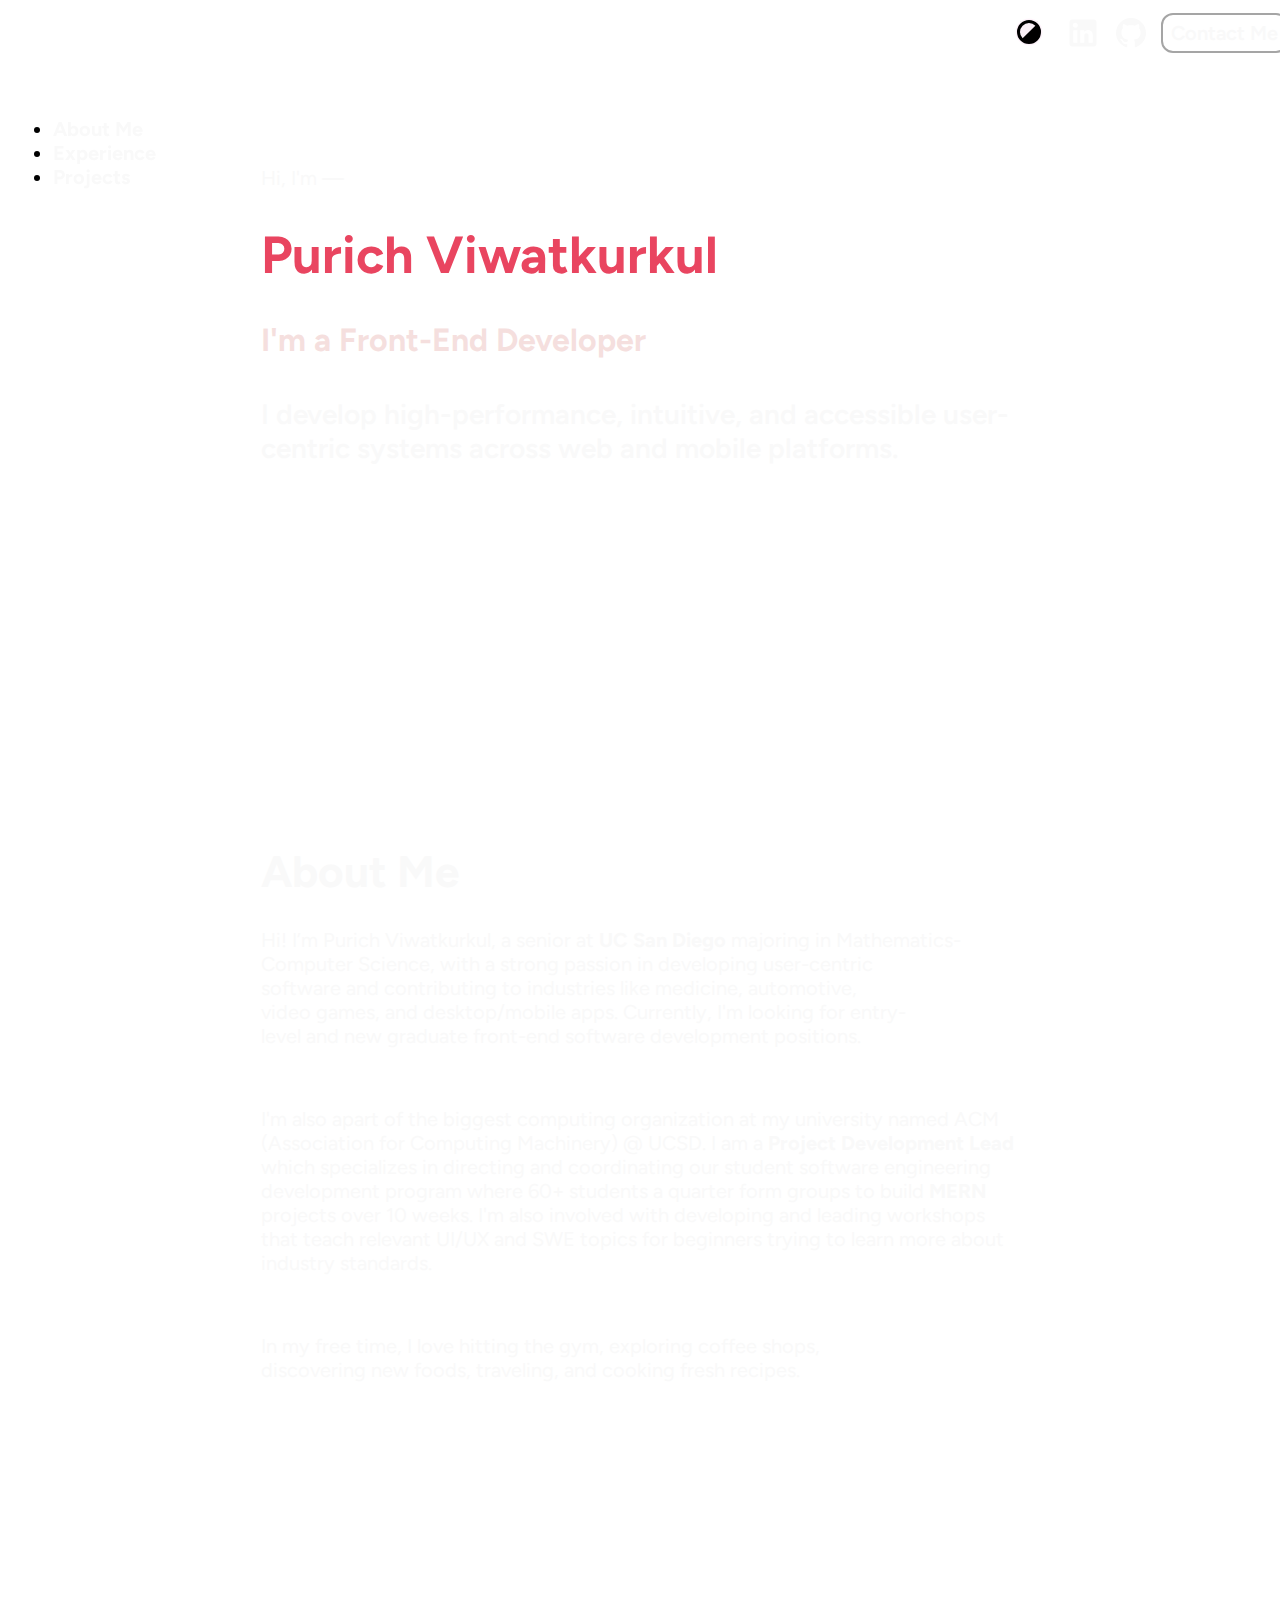
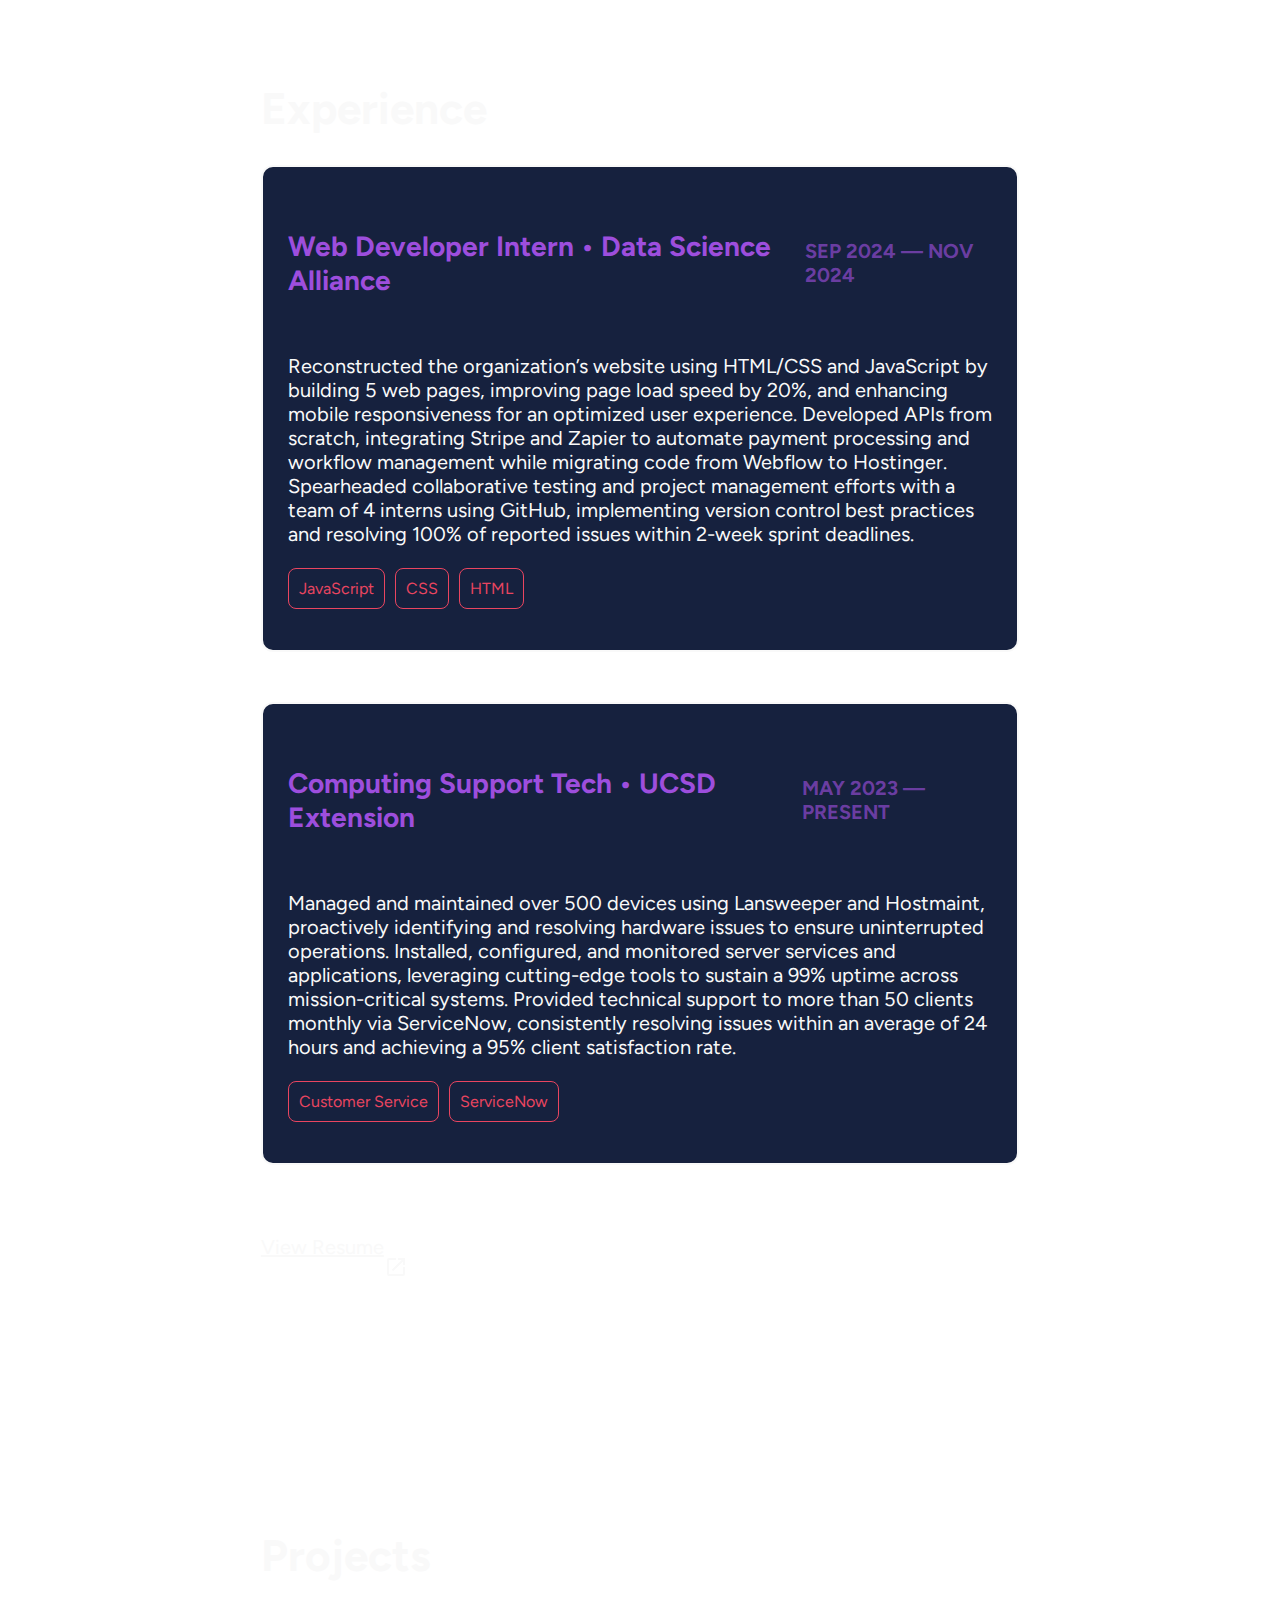
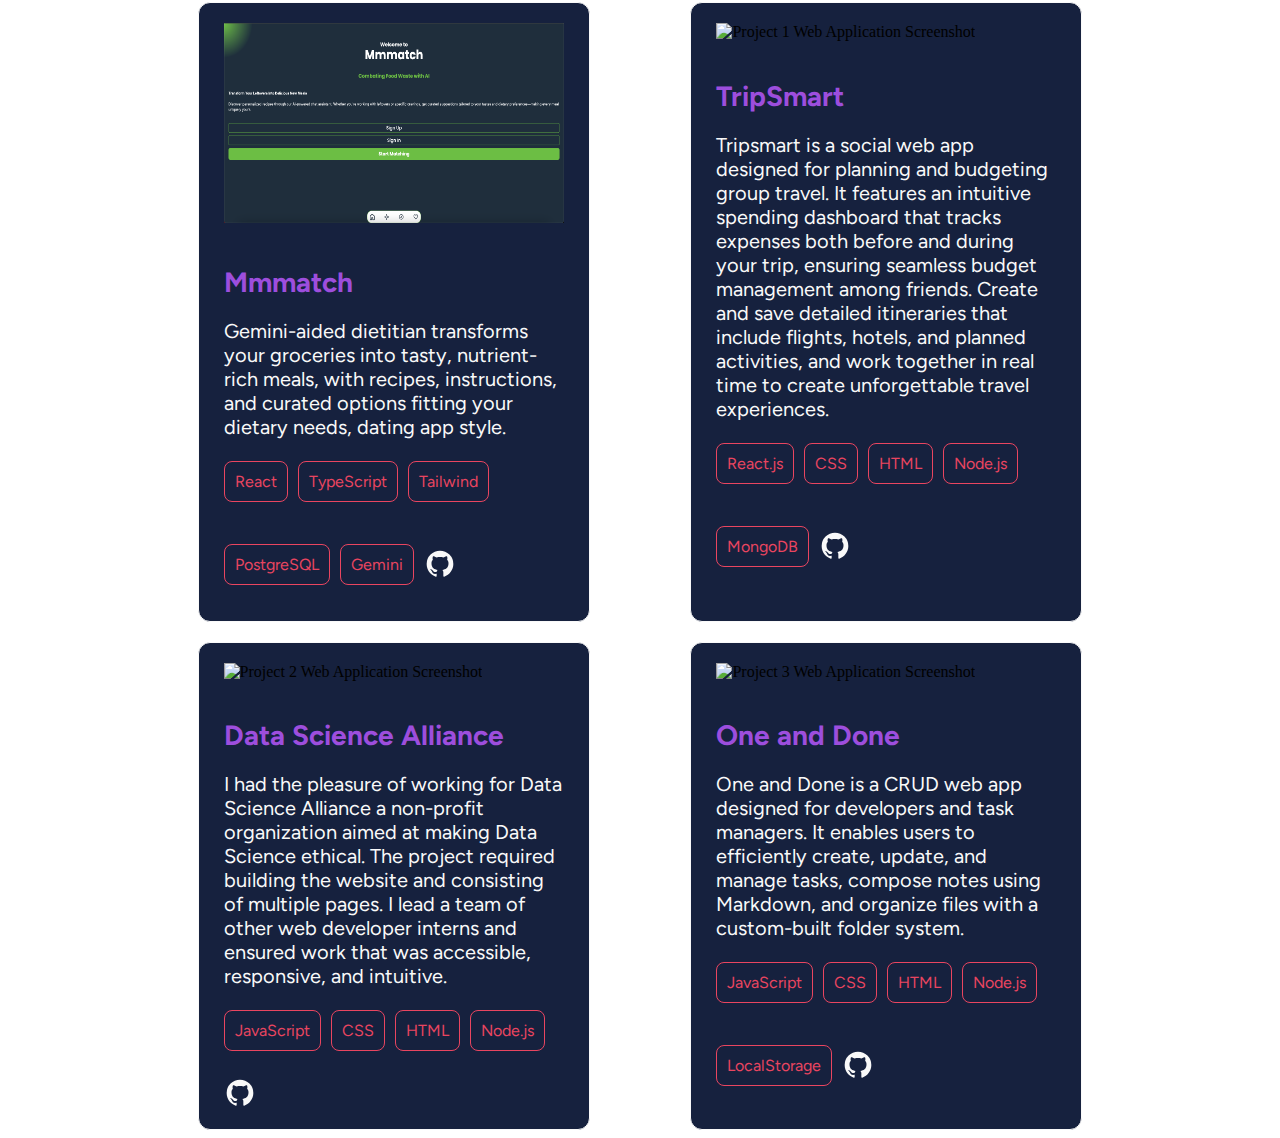
==== commit 7dc5630d: "Updated Project and CSS" ====
--- a/index.html
+++ b/index.html
@@ -121,7 +121,41 @@
     <div id="projects">
         <h2>Projects</h2>
         <div class="projectContainer">
-            <div id="project-one">
+            <div class="projectCard">
+                <picture>
+                    <source srcset="./assets/mmmatch.png"/>
+                    <img src="./assets/mmmatch.png" alt="Project 4 Web Application Screenshot" width="100%" height="200"/>
+                </picture>       
+                <h4>
+                Mmmatch
+                </h4>
+                <p>
+                    Gemini-aided dietitian transforms your groceries into tasty, nutrient-rich meals, with recipes, instructions, and curated options fitting your dietary needs, dating app style.
+                </p>
+                <div class="projectTags">
+                    <p class="tag">
+                        React
+                    </p>
+                    <p class="tag">
+                        TypeScript
+                    </p>
+                    <p class="tag">
+                        Tailwind
+                    </p>
+                    <p class="tag">
+                        PostgreSQL
+                    </p>
+                    <p class="tag">
+                        Gemini
+                    </p>
+                    <a class="githubProject" href="https://github.com/pviwatkurkul/Mmmatch">
+                        <svg class="githubHyperLink" role="img" xmlns="http://www.w3.org/2000/svg" width="24" height="24" viewBox="0 0 24 24">
+                            <title>Github Logo Hyperlink</title>
+                            <path fill="currentColor" d="M12 2A10 10 0 0 0 2 12c0 4.42 2.87 8.17 6.84 9.5c.5.08.66-.23.66-.5v-1.69c-2.77.6-3.36-1.34-3.36-1.34c-.46-1.16-1.11-1.47-1.11-1.47c-.91-.62.07-.6.07-.6c1 .07 1.53 1.03 1.53 1.03c.87 1.52 2.34 1.07 2.91.83c.09-.65.35-1.09.63-1.34c-2.22-.25-4.55-1.11-4.55-4.92c0-1.11.38-2 1.03-2.71c-.1-.25-.45-1.29.1-2.64c0 0 .84-.27 2.75 1.02c.79-.22 1.65-.33 2.5-.33s1.71.11 2.5.33c1.91-1.29 2.75-1.02 2.75-1.02c.55 1.35.2 2.39.1 2.64c.65.71 1.03 1.6 1.03 2.71c0 3.82-2.34 4.66-4.57 4.91c.36.31.69.92.69 1.85V21c0 .27.16.59.67.5C19.14 20.16 22 16.42 22 12A10 10 0 0 0 12 2"/></svg>
+                    </a>
+                </div>
+            </div>
+            <div class="projectCard">
                 <picture>
                     <source srcset="./assets/tripsmart.png"/>
                     <img src="./assets/tripsmart.png" alt="Project 1 Web Application Screenshot" width="100%" height="200"/>
@@ -133,19 +167,19 @@
                     Tripsmart is a social web app designed for planning and budgeting group travel. It features an intuitive spending dashboard that tracks expenses both before and during your trip, ensuring seamless budget management among friends. Create and save detailed itineraries that include flights, hotels, and planned activities, and work together in real time to create unforgettable travel experiences.
                 </p>
                 <div class="projectTags">
-                    <p class="tag" id="tag-one">
+                    <p class="tag">
                         React.js
                     </p>
-                    <p class="tag" id="tag-two">
+                    <p class="tag" >
                         CSS
                     </p>
-                    <p class="tag" id="tag-three">
+                    <p class="tag" >
                         HTML
                     </p>
-                    <p class="tag" id="tag-fourth">
+                    <p class="tag" >
                         Node.js
                     </p>
-                    <p class="tag" id="tag-fifth">
+                    <p class="tag" >
                         MongoDB
                     </p>
                     <a class="githubProject" href="https://github.com/pviwatkurkul/tripsmart">
@@ -155,7 +189,7 @@
                     </a>
                 </div>
             </div>
-            <div id="project-two">
+            <div class="projectCard">
                 <picture>
                     <source srcset="./assets/dsa.png"/>
                     <img src="./assets/dsa.png" alt="Project 2 Web Application Screenshot" width="100%" height="200"/>
@@ -167,16 +201,16 @@
                     I had the pleasure of working for Data Science Alliance a non-profit organization aimed at making Data Science ethical. The project required building the website and consisting of multiple pages. I lead a team of other web developer interns and ensured work that was accessible, responsive, and intuitive. 
                 </p>
                 <div class="projectTags">
-                    <p class="tag" id="tag-one">
+                    <p class="tag">
                         JavaScript
                     </p>
-                    <p class="tag" id="tag-two">
+                    <p class="tag" >
                         CSS
                     </p>
-                    <p class="tag" id="tag-three">
+                    <p class="tag" >
                         HTML
                     </p>
-                    <p class="tag" id="tag-fourth">
+                    <p class="tag" >
                         Node.js
                     </p>
                     <a class="githubProject" href="https://github.com/pviwatkurkul/DSA-Alliance-Page-Rebuild">
@@ -186,7 +220,7 @@
                     </a>
                 </div>
             </div>
-            <div id="project-three">
+            <div class="projectCard">
                 <picture>
                     <source srcset="./assets/onedone.png"/>
                     <img src="./assets/onedone.png" alt="Project 3 Web Application Screenshot" width="100%" height="200"/>
@@ -198,19 +232,19 @@
                     One and Done is a CRUD web app designed for developers and task managers. It enables users to efficiently create, update, and manage tasks, compose notes using Markdown, and organize files with a custom-built folder system.
                 </p>
                 <div class="projectTags">
-                    <p class="tag" id="tag-one">
+                    <p class="tag" >
                         JavaScript
                     </p>
-                    <p class="tag" id="tag-two">
+                    <p class="tag" >
                         CSS
                     </p>
-                    <p class="tag" id="tag-three">
+                    <p class="tag" >
                         HTML
                     </p>
-                    <p class="tag" id="tag-fourth">
+                    <p class="tag">
                         Node.js
                     </p >
-                    <p class="tag" id="tag-fourth">
+                    <p class="tag">
                         LocalStorage
                     </p >
                     <a class="githubProject" class="githubProject" href="https://github.com/pviwatkurkul/One-and-Done">
--- a/styles/about.css
+++ b/styles/about.css
@@ -57,7 +57,7 @@
             font-weight:700;
             font-size:34px;
             color:var(--redpink,red);
-            animation:500ms slide-in;
+            animation:2s fadeIn;
             animation-timing-function: linear;
             animation-iteration-count: 1;
         }
@@ -67,7 +67,7 @@
         font-size:1rem;
         color:var(--frostwhite,white);
         line-height:normal;
-        animation:400ms slide-in;
+        animation:1s fadeIn;  
         animation-timing-function: linear;
         animation-iteration-count: 1;
     }
@@ -78,7 +78,7 @@
         font-size:23px;
         /*gamut color*/
         color: var(--cream,FloralWhite);
-        animation:700ms slide-in;
+        animation:3s fadeIn;
         animation-timing-function: linear;
         animation-iteration-count: 1;
     }
@@ -88,21 +88,17 @@
         line-height:normal;
         margin-bottom:50px;
         color:var(--frostwhite,white);
-        animation:700ms slide-in;
+        animation:4s fadeIn;
         animation-timing-function: linear;
         animation-iteration-count: 1;
     }
 
-    @keyframes slide-in{
-        from{
-            transform:translateX(-100%);
-            opacity: 0;
-        }
-        
-        to{
-            transform:translateX(0%);
-            opacity: 1;
-
+    @keyframes fadeIn{
+        0%{
+            opacity:0;
+        }
+        100%{
+            opacity:1;
         }
     }
   
@@ -136,6 +132,10 @@
 
     #theme-icon:hover{
         transform: scale(1.2);
+    }
+    
+    noscript{
+        color:var(--frostwhite,white);
     }
 }
 
@@ -319,7 +319,7 @@
         font-weight:600;
         font-size:1.75rem;
         line-height:normal;
-        margin-bottom:250px;
+        margin-bottom:380px;
         color:var(--frostwhite,white);
     }
 
--- a/styles/projects.css
+++ b/styles/projects.css
@@ -18,32 +18,34 @@
         font-family:"Figtree", serif;
     }
 
-    #project-one{
-        padding:25px;
-        border:1px solid var(--frostwhite,white);
-        border-radius:12px;
-        max-width:320px;
-        background-color: var(--dark-blue,navy);  
-    }
-    
-    #project-one > picture{
-        margin-bottom:6px;
-    }
-    #project-one > h4{
+    .projectCard{
+        padding:25px;
+        border:1px solid var(--frostwhite,white);
+        border-radius:12px;
+        max-width:320px;
+        background-color: var(--dark-blue,navy);  
+    }
+   
+    .projectCard > picture{
+        margin-bottom:6px;
+    }
+
+    .projectCard > h4{
         color:var(--purple,DarkOrchid);
         font-size:19px;
         font-family:"Figtree", serif;
         margin-bottom:6px;
         font-weight:700;
     }
-    #project-one > p{
+
+    .projectCard > p{
         color:var(--frostwhite,white);
         font-size:16px;
         font-family:"Figtree", serif;
         margin-bottom:6px;
     }
 
-    #project-two{
+    /* #project-two{
         padding:25px;
         border:1px solid var(--frostwhite,white);
         border-radius:12px;
@@ -92,7 +94,7 @@
         font-size:16px;
         font-family:"Figtree", serif;
         margin-bottom:6px;
-    }
+    } */
     
     .githubProject{
         display:flex;
@@ -131,7 +133,7 @@
         font-family:"Figtree", serif;
     }
 
-    #project-one{
+    .projectCard{
         padding:25px;
         border:1px solid var(--frostwhite,white);
         border-radius:12px;
@@ -140,32 +142,34 @@
         flex: 1 1 320px;
     }
     
-    #project-one > picture{
-        margin-bottom:6px;
-    }
-    #project-one > h4{
+    .projectCard > picture{
+        margin-bottom:6px;
+    }
+
+    .projectCard> h4{
         color:var(--purple,DarkOrchid);
         font-size:24px;
         font-family:"Figtree", serif;
         margin-bottom:6px;
         font-weight:700;
     }
-    #project-one > p{
+
+    .projectCard > p{
         color:var(--frostwhite,white);
         font-size:18px;
         font-family:"Figtree", serif;
         margin-bottom:6px;
     }
 
-    #project-two{
+    /* #project-two{
         padding:25px;
         border:1px solid var(--frostwhite,white);
         border-radius:12px;
         max-width:320px;
         background-color: var(--dark-blue,navy);  
         flex: 1 1 320px; 
-    }
-    
+    } 
+ 
     #project-two > picture{
         margin-bottom:6px;
     }
@@ -207,7 +211,7 @@
         font-size:18px;
         font-family:"Figtree", serif;
         margin-bottom:6px;
-    }
+    } */
 
     .githubHyperLink{
         display:block;
@@ -224,7 +228,7 @@
 
     .projectContainer{
         display:flex;
-        flex-wrap:nowrap;
+        flex-wrap:wrap;
         justify-content:space-between;
         margin:0 15%;
         
@@ -238,7 +242,7 @@
         margin-left:20%;
     }
 
-    #project-one{
+    .projectCard{
         padding:20px 25px;
         border:1px solid var(--frostwhite,white);
         border-radius:12px;
@@ -247,24 +251,25 @@
         flex: 1 1 340px;
     }
     
-    #project-one > picture{
-        margin-bottom:6px;
-    }
-    #project-one > h4{
+    .projectCard > picture{
+        margin-bottom:6px;
+    }
+
+    .projectCard > h4{
         color:var(--purple,DarkOrchid);
         font-size:1.75rem;
         font-family:"Figtree", serif;
         margin-bottom:6px;
         font-weight:700;
     }
-    #project-one > p{
+    .projectCard > p{
         color:var(--frostwhite,white);
         font-size:1.25rem;
         font-family:"Figtree", serif;
         margin-bottom:6px;
     }
 
-    #project-two{
+    /* #project-two{
         padding:25px;
         border:1px solid var(--frostwhite,white);
         border-radius:12px;
@@ -314,7 +319,7 @@
         font-size:1.25rem;
         font-family:"Figtree", serif;
         margin-bottom:6px;
-    }
+    } */
 
     .githubHyperLink{
         display:block;
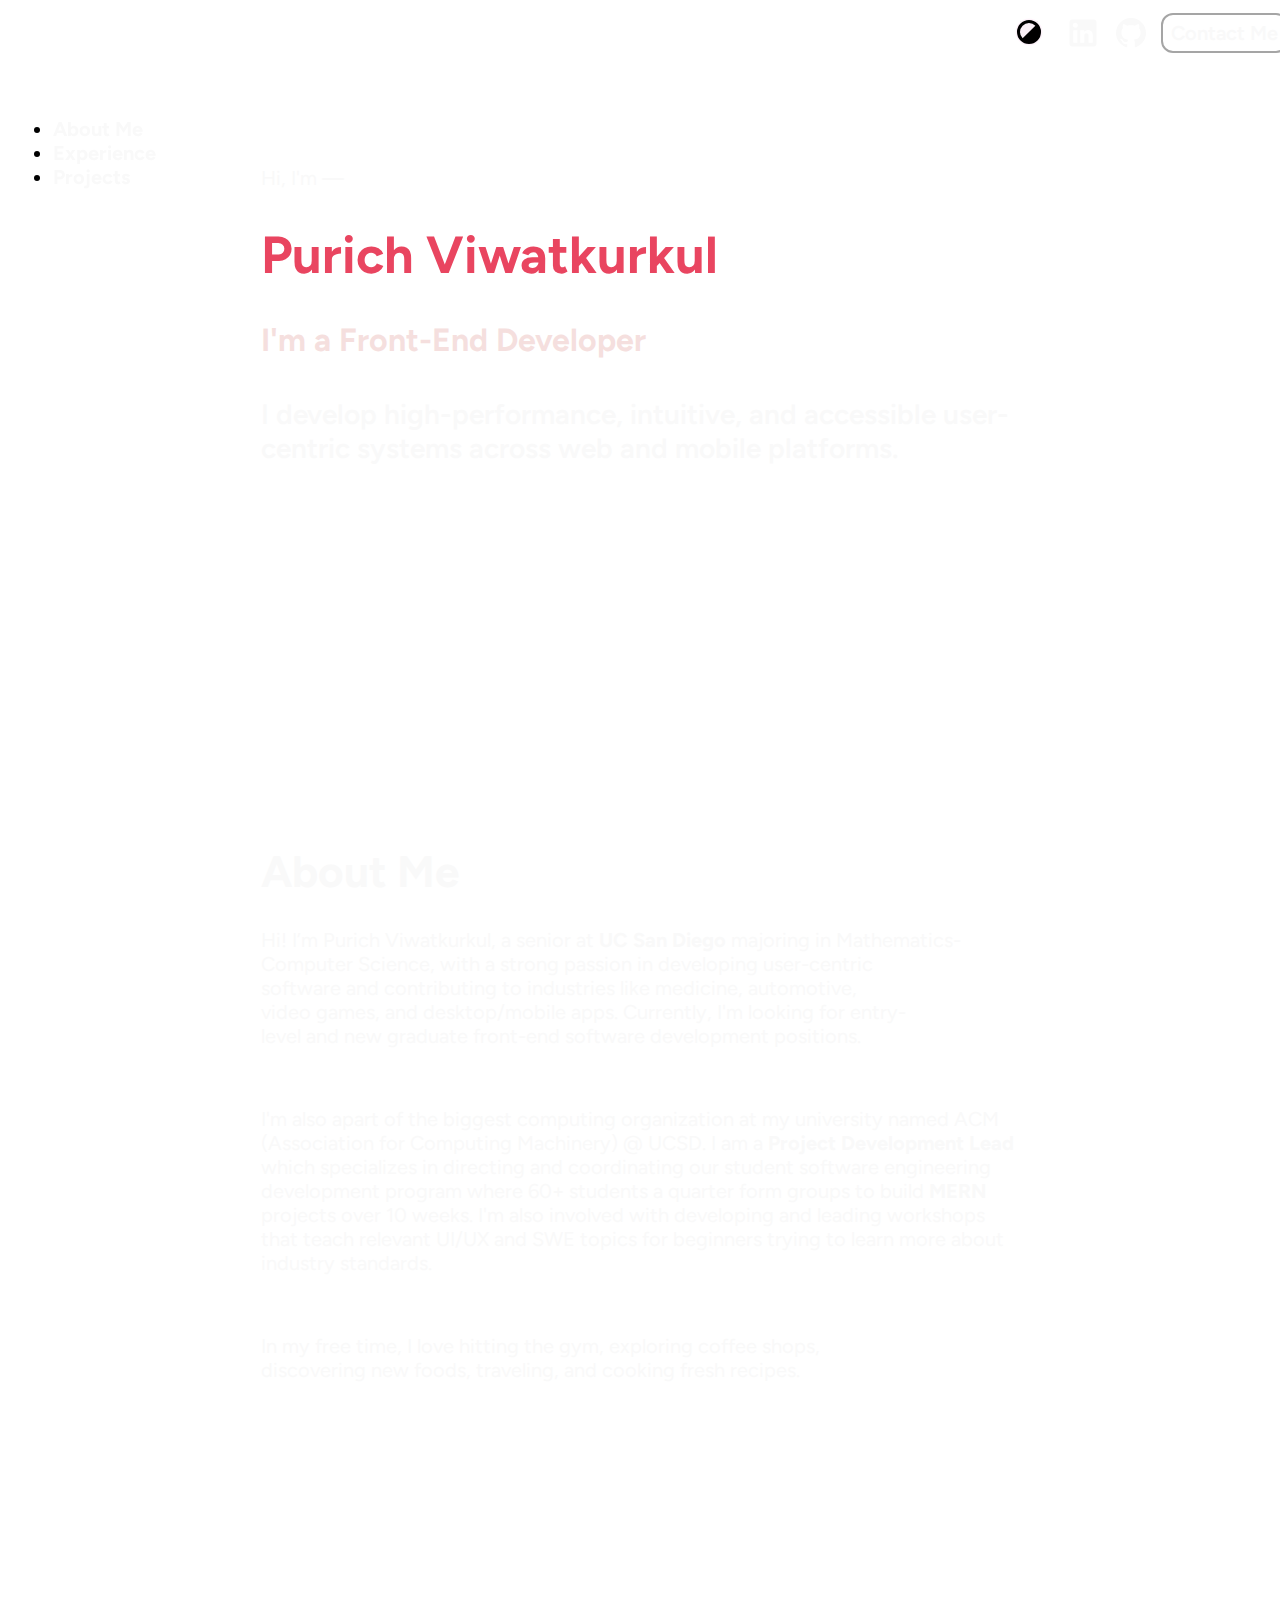
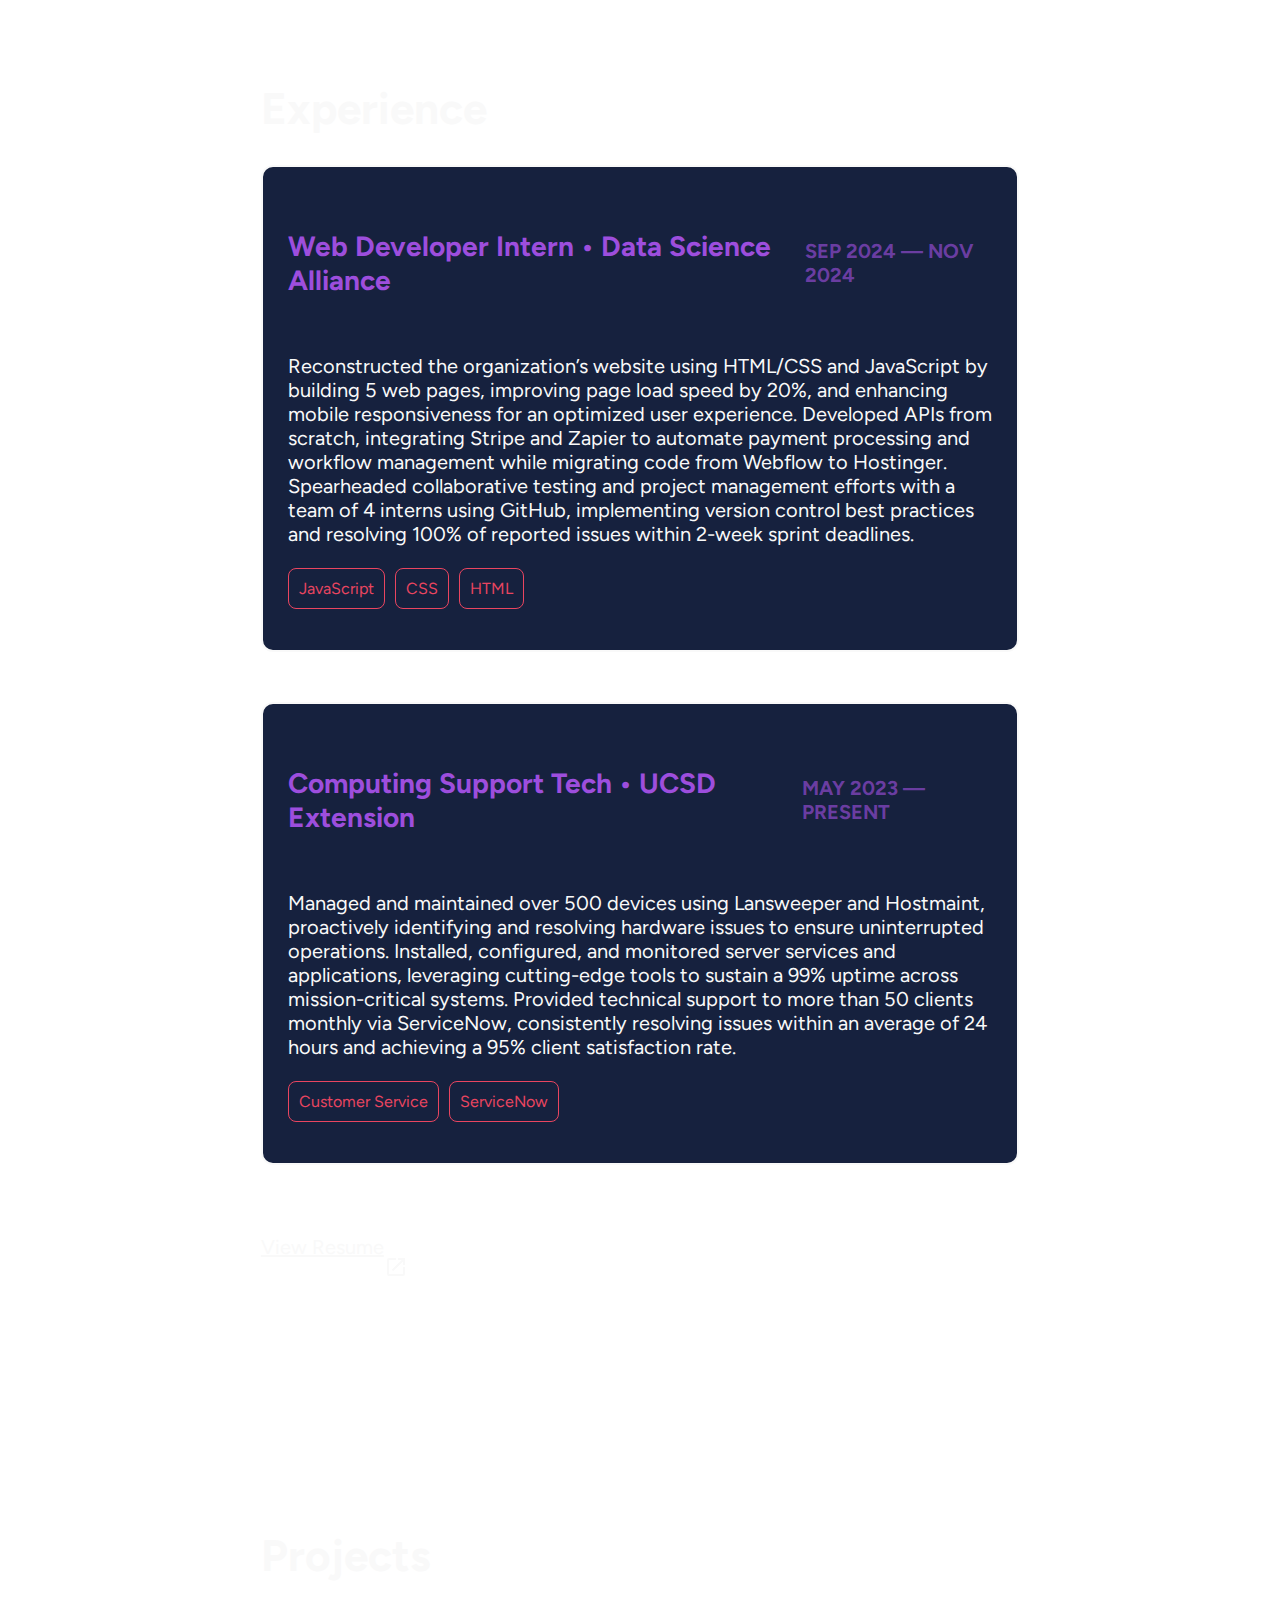
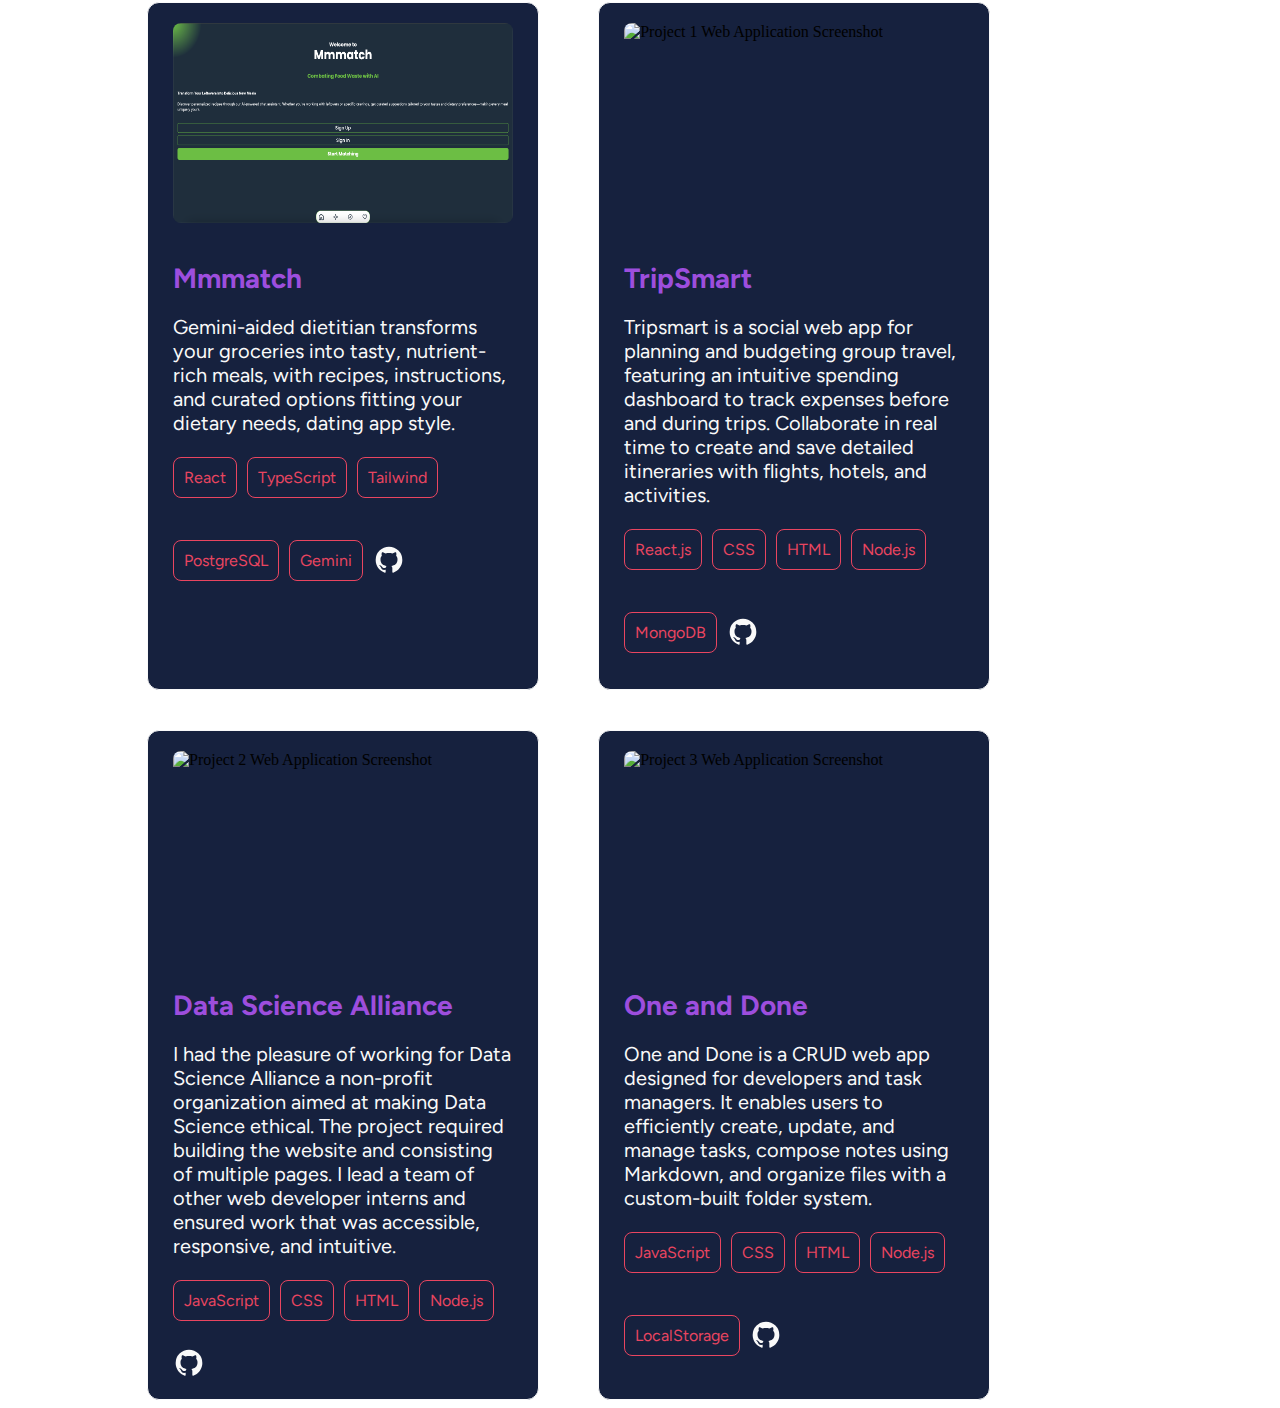
==== commit c4b6c1ef: "CSS Changes to Picture and Flex container" ====
--- a/index.html
+++ b/index.html
@@ -124,7 +124,7 @@
             <div class="projectCard">
                 <picture>
                     <source srcset="./assets/mmmatch.png"/>
-                    <img src="./assets/mmmatch.png" alt="Project 4 Web Application Screenshot" width="100%" height="200"/>
+                    <img src="./assets/mmmatch.png" alt="Project 4 Web Application Screenshot" width="100%" />
                 </picture>       
                 <h4>
                 Mmmatch
@@ -158,13 +158,13 @@
             <div class="projectCard">
                 <picture>
                     <source srcset="./assets/tripsmart.png"/>
-                    <img src="./assets/tripsmart.png" alt="Project 1 Web Application Screenshot" width="100%" height="200"/>
+                    <img src="./assets/tripsmart.png" alt="Project 1 Web Application Screenshot" width="100%" />
                 </picture>       
                 <h4>
                 TripSmart
                 </h4>
                 <p>
-                    Tripsmart is a social web app designed for planning and budgeting group travel. It features an intuitive spending dashboard that tracks expenses both before and during your trip, ensuring seamless budget management among friends. Create and save detailed itineraries that include flights, hotels, and planned activities, and work together in real time to create unforgettable travel experiences.
+                    Tripsmart is a social web app for planning and budgeting group travel, featuring an intuitive spending dashboard to track expenses before and during trips. Collaborate in real time to create and save detailed itineraries with flights, hotels, and activities.
                 </p>
                 <div class="projectTags">
                     <p class="tag">
@@ -192,7 +192,7 @@
             <div class="projectCard">
                 <picture>
                     <source srcset="./assets/dsa.png"/>
-                    <img src="./assets/dsa.png" alt="Project 2 Web Application Screenshot" width="100%" height="200"/>
+                    <img src="./assets/dsa.png" alt="Project 2 Web Application Screenshot" width="100%" />
                 </picture>       
                 <h4>
                 Data Science Alliance
@@ -223,7 +223,7 @@
             <div class="projectCard">
                 <picture>
                     <source srcset="./assets/onedone.png"/>
-                    <img src="./assets/onedone.png" alt="Project 3 Web Application Screenshot" width="100%" height="200"/>
+                    <img src="./assets/onedone.png" alt="Project 3 Web Application Screenshot" width="100%"/>
                 </picture>       
                 <h4>
                 One and Done
--- a/styles/projects.css
+++ b/styles/projects.css
@@ -44,57 +44,6 @@
         font-family:"Figtree", serif;
         margin-bottom:6px;
     }
-
-    /* #project-two{
-        padding:25px;
-        border:1px solid var(--frostwhite,white);
-        border-radius:12px;
-        max-width:320px;
-        background-color: var(--dark-blue,navy);  
-    }
-    
-    #project-two > picture{
-        margin-bottom:6px;
-    }
-    #project-two > h4{
-        color:var(--purple,DarkOrchid);
-        font-size:19px;
-        font-family:"Figtree", serif;
-        margin-bottom:6px;
-        font-weight:700;
-    }
-    #project-two > p{
-        color:var(--frostwhite,white);
-        font-size:16px;
-        font-family:"Figtree", serif;
-        margin-bottom:6px;
-    }
-
-    #project-three{
-        padding:25px;
-        border:1px solid var(--frostwhite,white);
-        border-radius:12px;
-        max-width:320px;
-        background-color: var(--dark-blue,navy);  
-
-    }
-    
-    #project-three > picture{
-        margin-bottom:6px;
-    }
-    #project-three> h4{
-        color:var(--purple,DarkOrchid);
-        font-size:19px;
-        font-family:"Figtree", serif;
-        margin-bottom:6px;
-        font-weight:700;
-    }
-    #project-three > p{
-        color:var(--frostwhite,white);
-        font-size:16px;
-        font-family:"Figtree", serif;
-        margin-bottom:6px;
-    } */
     
     .githubProject{
         display:flex;
@@ -161,58 +110,6 @@
         margin-bottom:6px;
     }
 
-    /* #project-two{
-        padding:25px;
-        border:1px solid var(--frostwhite,white);
-        border-radius:12px;
-        max-width:320px;
-        background-color: var(--dark-blue,navy);  
-        flex: 1 1 320px; 
-    } 
- 
-    #project-two > picture{
-        margin-bottom:6px;
-    }
-    #project-two > h4{
-        color:var(--purple,DarkOrchid);
-        font-size:24px;
-        font-family:"Figtree", serif;
-        margin-bottom:6px;
-        font-weight:700;
-    }
-    #project-two > p{
-        color:var(--frostwhite,white);
-        font-size:18px;
-        font-family:"Figtree", serif;
-        margin-bottom:6px;
-    }
-
-    #project-three{
-        padding:25px;
-        border:1px solid var(--frostwhite,white);
-        border-radius:12px;
-        max-width:320px; 
-        background-color: var(--dark-blue,navy);  
-        flex: 1 1 320px;
-    }
-    
-    #project-three > picture{
-        margin-bottom:6px;
-    }
-    #project-three> h4{
-        color:var(--purple,DarkOrchid);
-        font-size:24px;
-        font-family:"Figtree", serif;
-        margin-bottom:6px;
-        font-weight:700;
-    }
-    #project-three > p{
-        color:var(--frostwhite,white);
-        font-size:18px;
-        font-family:"Figtree", serif;
-        margin-bottom:6px;
-    } */
-
     .githubHyperLink{
         display:block;
         width:32px;
@@ -229,8 +126,9 @@
     .projectContainer{
         display:flex;
         flex-wrap:wrap;
-        justify-content:space-between;
-        margin:0 15%;
+        gap:40px 6%;
+        margin:0 11%;
+        justify-content:start;
         
     }
     #projects > h2{
@@ -269,57 +167,26 @@
         margin-bottom:6px;
     }
 
-    /* #project-two{
-        padding:25px;
-        border:1px solid var(--frostwhite,white);
-        border-radius:12px;
-        max-width:340px;
-        background-color: var(--dark-blue,navy);  
-        flex: 1 1 340px; 
+    .projectCard picture {
+        display: block;
+        width: 100%;
+        height: 200px;
+        overflow: hidden;
+        margin-bottom: 15px;
+        border-radius: 8px;
     }
     
-    #project-two > picture{
-        margin-bottom:6px;
-    }
-    #project-two > h4{
-        color:var(--purple,DarkOrchid);
-        font-size:1.75rem;
-        font-family:"Figtree", serif;
-        margin-bottom:6px;
-        font-weight:700;
-    }
-    #project-two > p{
-        color:var(--frostwhite,white);
-        font-size:1.25rem;
-        font-family:"Figtree", serif;
-        margin-bottom:6px;
-    }
-
-    #project-three{
-        padding:25px;
-        border:1px solid var(--frostwhite,white);
-        border-radius:12px;
-        max-width:340px; 
-        background-color: var(--dark-blue,navy);  
-        flex: 1 1 340px;
+    .projectCard img {
+        width: 100%;
+        height: 100%;
+        object-position: center top; 
+        transition: transform 0.3s ease;
     }
     
-    #project-three > picture{
-        margin-bottom:6px;
+    /* Optional: Add hover effect */
+    .projectCard img:hover {
+        transform: scale(1.05);
     }
-    #project-three> h4{
-        color:var(--purple,DarkOrchid);
-        font-size:1.75rem;
-        font-family:"Figtree", serif;
-        margin-bottom:6px;
-        font-weight:700;
-    }
-    #project-three > p{
-        color:var(--frostwhite,white);
-        font-size:1.25rem;
-        font-family:"Figtree", serif;
-        margin-bottom:6px;
-    } */
 
     .githubHyperLink{
         display:block;
